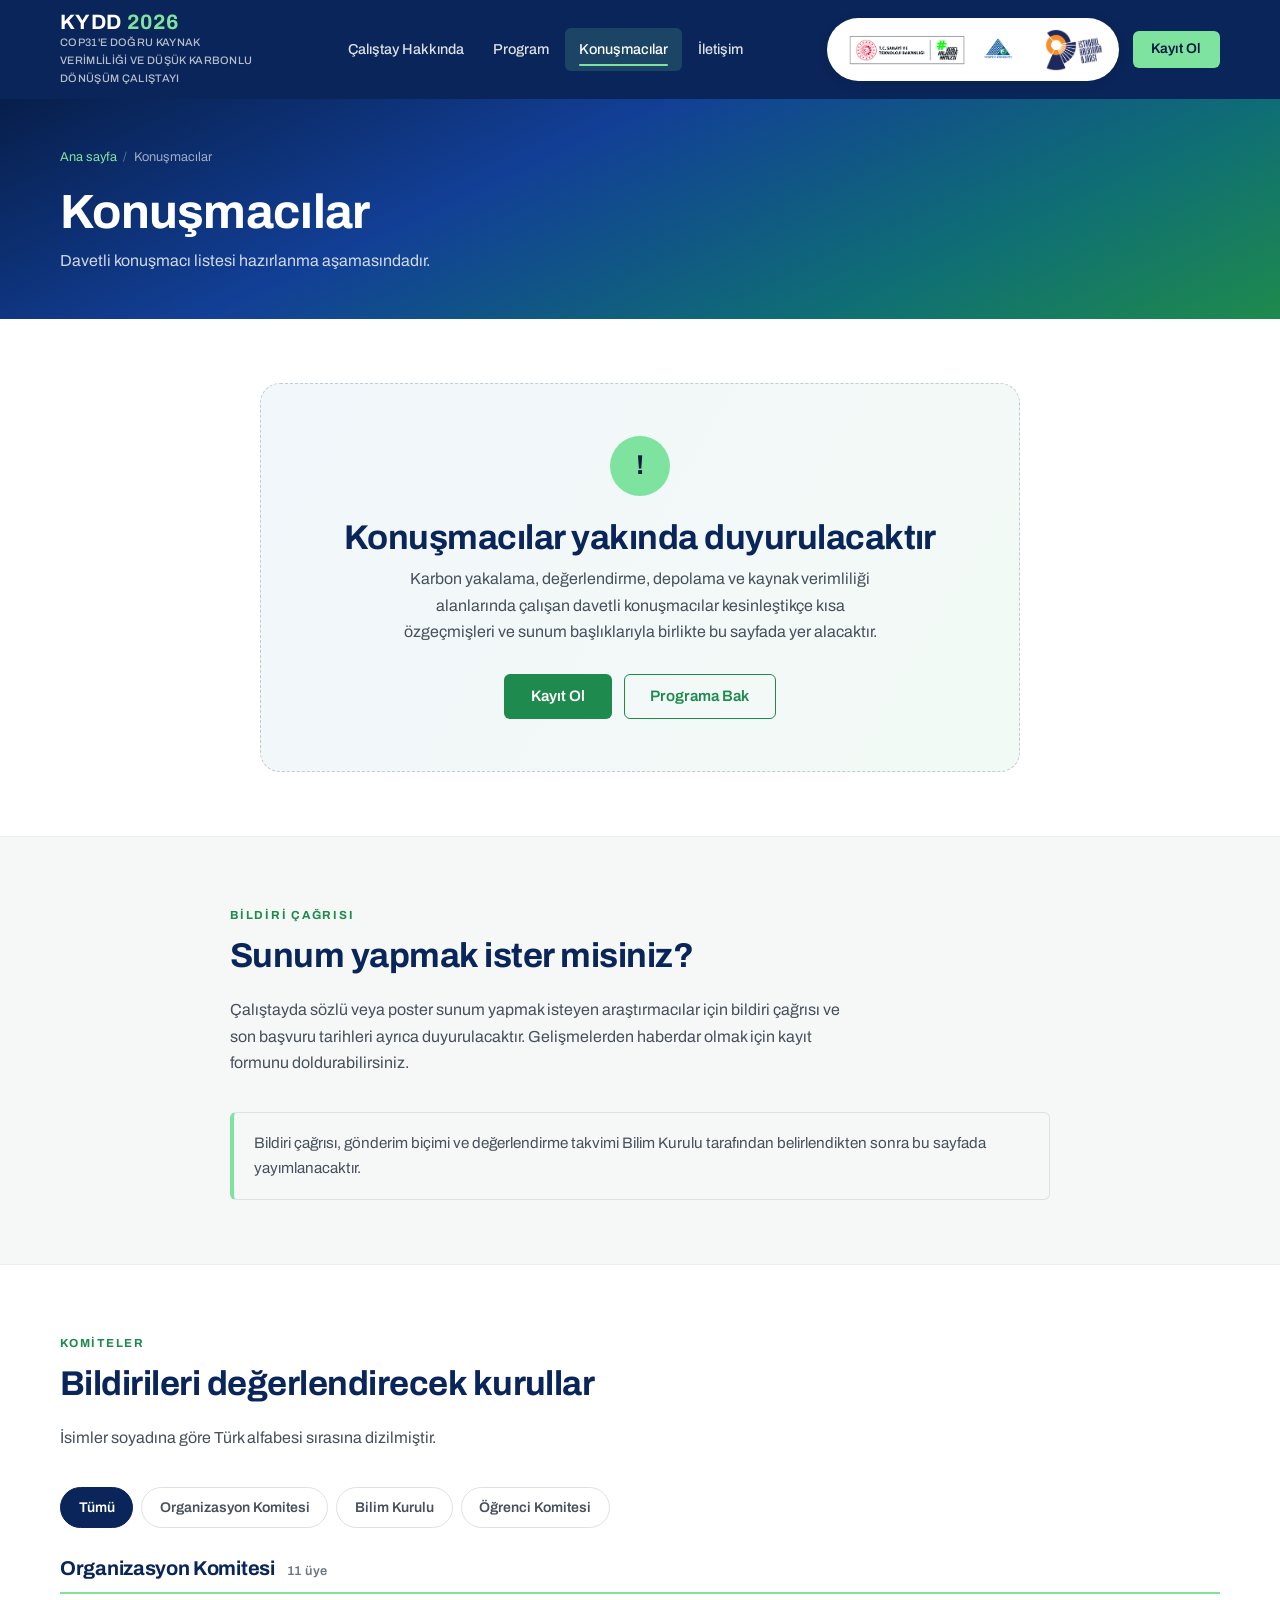
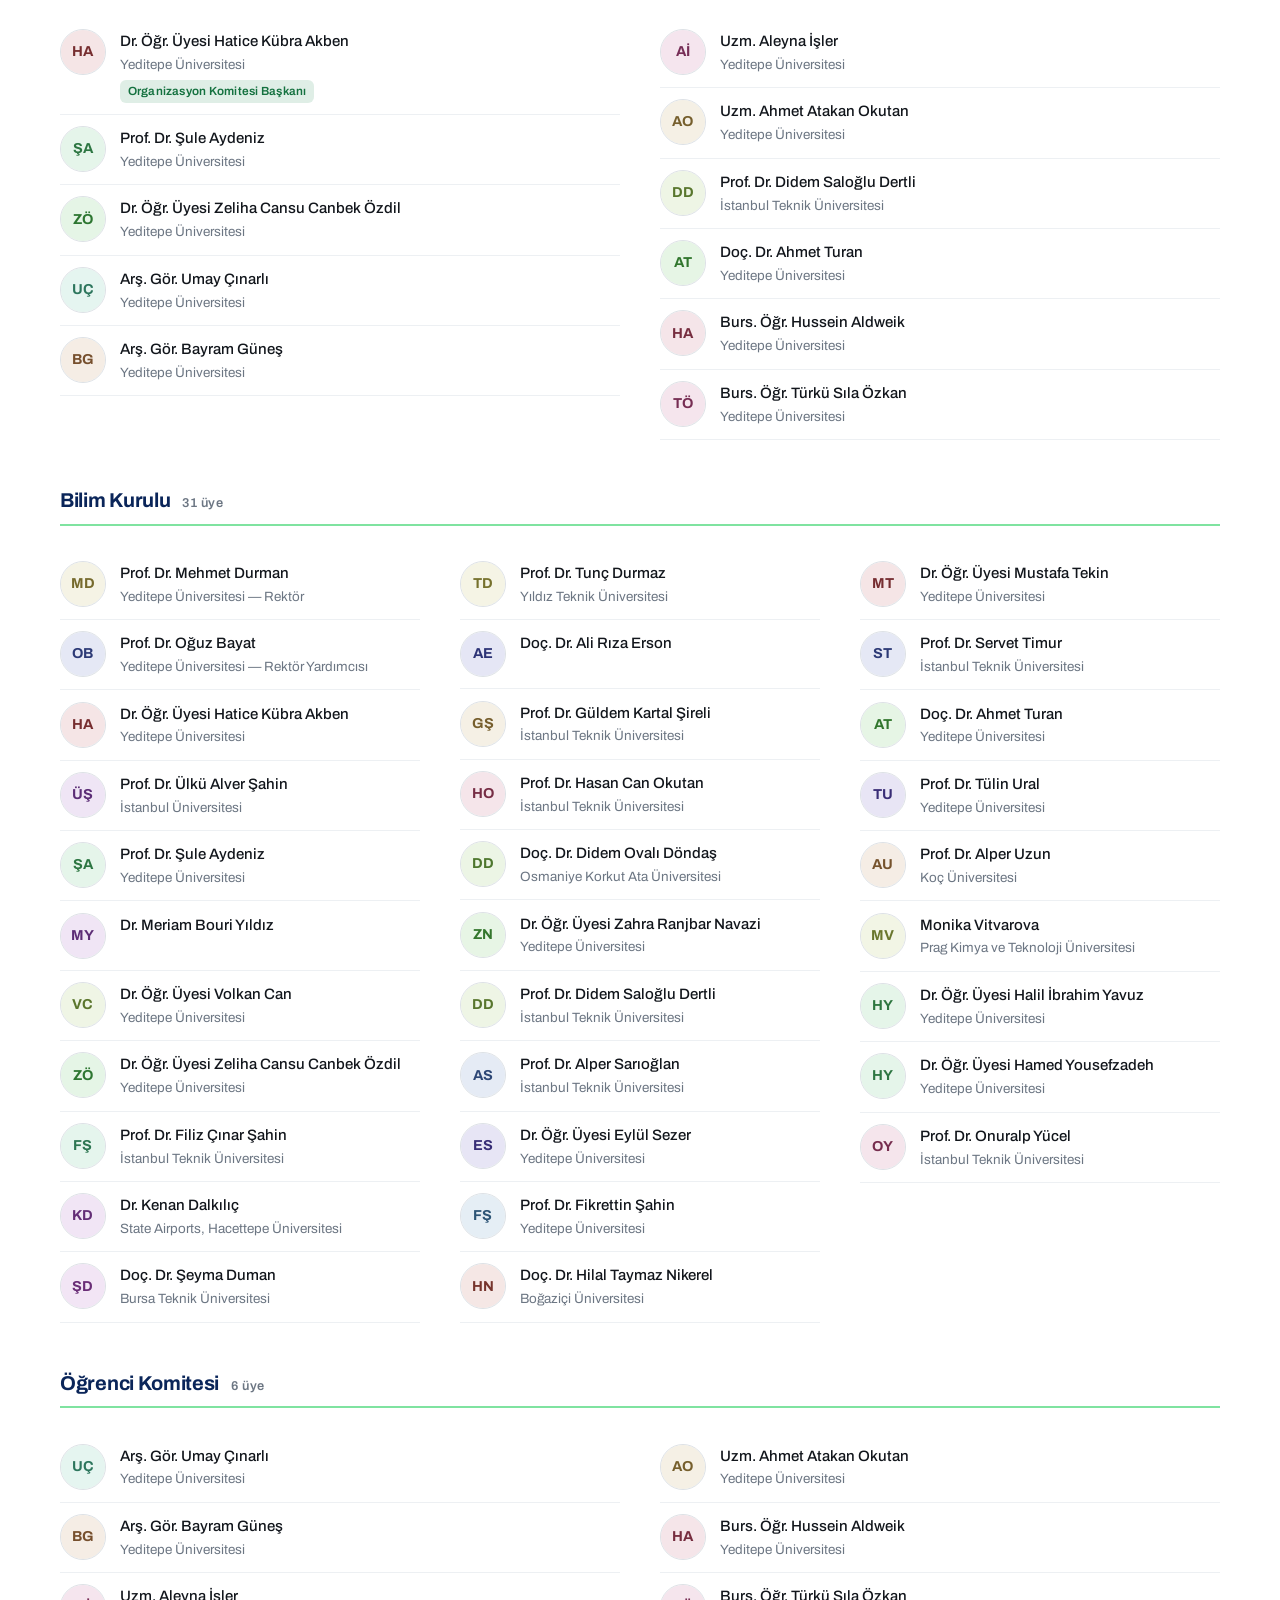
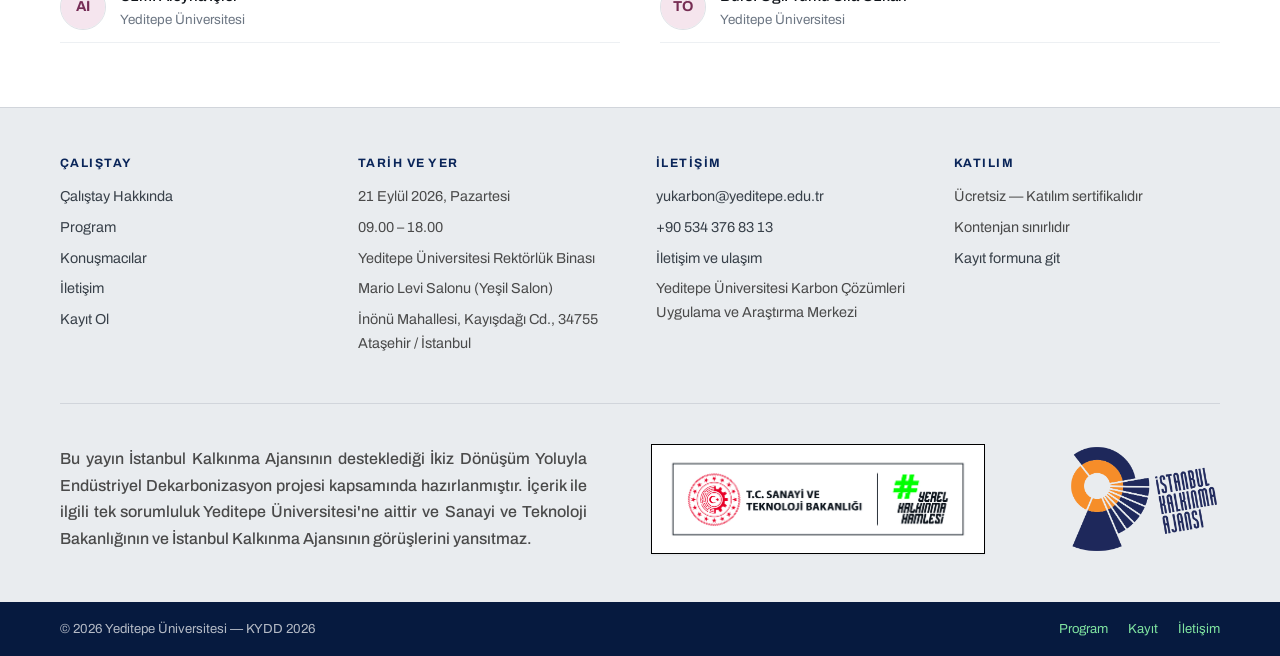
==== konusmacilar.html @ 42a5f3e2 "KYDD 2026 calistay sitesi COP31'e Dogru Kaynak Verimliligi ve Dusuk Karbonlu Donusum Calistayi (21 E" ====
<!DOCTYPE html>
<html lang="tr">
<head>
<meta charset="utf-8">
<meta name="viewport" content="width=device-width, initial-scale=1">
<title>Konuşmacılar | KYDD 2026</title>
<meta name="description" content="KYDD 2026 davetli konuşmacı listesi ve bildiri çağrısı hazırlanma aşamasındadır.">
<link rel="preconnect" href="https://fonts.googleapis.com">
<link rel="preconnect" href="https://fonts.gstatic.com" crossorigin>
<link href="https://fonts.googleapis.com/css2?family=Archivo:wght@400;500;600;700;800&display=swap" rel="stylesheet">
<link rel="stylesheet" href="assets/css/style.css">
<script src="assets/js/site-data.js"></script>
<script src="assets/js/layout.js"></script>
</head>
<body data-page="konusmacilar.html">

<a class="skip-link" href="#main">İçeriğe geç</a>

<div data-kydd="header"></div>
<script>KYDD.mountHeader();</script>

<main id="main">

  <section class="page-head">
    <div class="container">
      <ul class="breadcrumb">
        <li><a href="index.html">Ana sayfa</a></li>
        <li>Konuşmacılar</li>
      </ul>
      <h1>Konuşmacılar</h1>
      <p>Davetli konuşmacı listesi hazırlanma aşamasındadır.</p>
    </div>
  </section>

  <section class="section">
    <div class="container">
      <div class="placeholder reveal">
        <div class="placeholder__icon" aria-hidden="true">!</div>
        <h2>Konuşmacılar yakında duyurulacaktır</h2>
        <p>
          Karbon yakalama, değerlendirme, depolama ve kaynak verimliliği
          alanlarında çalışan davetli konuşmacılar kesinleştikçe kısa
          özgeçmişleri ve sunum başlıklarıyla birlikte bu sayfada yer alacaktır.
        </p>
        <div class="placeholder__actions">
          <a class="btn" href="kayit.html">Kayıt Ol</a>
          <a class="btn btn--ghost" href="program.html">Programa Bak</a>
        </div>
      </div>
    </div>
  </section>

  <section class="section section--soft">
    <div class="container container--narrow">
      <div class="section__head">
        <span class="section-label">Bildiri Çağrısı</span>
        <h2>Sunum yapmak ister misiniz?</h2>
        <p>
          Çalıştayda sözlü veya poster sunum yapmak isteyen araştırmacılar için
          bildiri çağrısı ve son başvuru tarihleri ayrıca duyurulacaktır.
          Gelişmelerden haberdar olmak için kayıt formunu doldurabilirsiniz.
        </p>
      </div>
      <div class="notice">
        Bildiri çağrısı, gönderim biçimi ve değerlendirme takvimi Bilim Kurulu
        tarafından belirlendikten sonra bu sayfada yayımlanacaktır.
      </div>
    </div>
  </section>

  <!-- Bilim Kurulu ve diğer komiteler: layout.js üretir -->
  <section class="section">
    <div class="container">
      <div class="section__head">
        <span class="section-label">Komiteler</span>
        <h2>Bildirileri değerlendirecek kurullar</h2>
        <p>İsimler soyadına göre Türk alfabesi sırasına dizilmiştir.</p>
      </div>
      <div data-kydd="committees"></div>
    </div>
  </section>

</main>

<div data-kydd="footer"></div>
<script>KYDD.mountFooter();</script>

<script src="assets/js/main.js"></script>
</body>
</html>
---- assets/css/style.css ----
/* ==========================================================================
   KYDD 2026 — COP31'e Doğru Kaynak Verimliliği ve
   Düşük Karbonlu Dönüşüm Çalıştayı
   Ortak stil dosyası
   ========================================================================== */

/* --------------------------------------------------------------------------
   1. Değişkenler
   -------------------------------------------------------------------------- */
:root {
  /* Renkler afiş tasarımından alındı: üstte lacivert-mavi, altta yeşil,
     vurgu rengi nane yeşili. */
  --navy-900: #061a3f;
  --navy-800: #0a2559;
  --navy: #123f96;
  --teal: #0f6f74;
  --green-700: #14713f;
  --green: #1f8a4d;
  --mint: #7fe3a0;
  --mint-soft: #b7f0c9;

  --brand: var(--green);
  --brand-dark: var(--navy-800);
  --brand-light: var(--mint);

  --ink: #12161c;
  --ink-soft: #47505c;
  --ink-muted: #6c7683;
  --line: #dde1e6;
  --line-soft: #edf0f3;
  --bg: #ffffff;
  --bg-soft: #f5f8f7;
  --bg-footer: #e9ecef;

  --grad: linear-gradient(155deg, #071e4a 0%, #123f96 38%, #0f6f74 74%, #1f8a4d 100%);
  --grad-soft: linear-gradient(120deg, #f2f7fb 0%, #f2faf5 100%);

  --radius: 6px;
  --radius-lg: 12px;
  --radius-xl: 20px;

  --shadow-sm: 0 1px 2px rgba(6, 26, 63, 0.06);
  --shadow: 0 6px 20px rgba(6, 26, 63, 0.08);
  --shadow-lg: 0 18px 48px rgba(6, 26, 63, 0.14);

  --container: 1200px;
  --pad-x: 1.25rem;
  --header-h: 72px;

  /* --- İSTKA Görünürlük Rehberi (s. 12-14) --------------------------------
     Ajans ve Bakanlık logoları aynı büyüklükte ve görünürlükte olmalıdır;
     her iki yerleşimde de taban yükseklik ikisi için ortaktır.

     Yararlanıcının dikey/kare logosu Bakanlık ARMA ÇAPINI aşamaz; bu sınır
     aşağıdaki iki ölçülmüş orandan türetilir.

     DİKKAT: İSTKA logosunun sanal ortamdaki asgari ölçüsü 120x84 px'tir.
     Bu ölçü ALT BİLGİDE sağlanır (--footer-logo-h 90/110 px). Üst menüdeki
     logo grubu gezinme çubuğuna sığması için daha küçüktür; asgari ölçü
     gerekiyorsa --header-logo-h 84 px'e çıkarılmalı veya logolar yeniden
     ayrı bir şeride alınmalıdır. */

  /* Üst menüdeki logo grubunun taban yüksekliği (Bakanlık = İSTKA). */
  --header-logo-h: 42px;
  /* Güvenlik alanı (s. 12-13): X = 1/4 R; marka dairesi logo yüksekliği
     kadar olduğundan X = logo yüksekliği / 4. Solda 3X, diğer yönlerde X. */
  --header-istka-x: calc(var(--header-logo-h) / 4);

  /* bakanlik-logo.jpg (1349x438) üzerinden ölçüldü: arma çapı 210 px,
     yüksekliğin %47.9'u. */
  --arma-orani: 0.48;
  /* yeditepe-logo.png (600x600) çevresinde beyaz boşluk var: görünür
     içerik dosyanın yüksekliğinin %63.5'i. Sınır görünür markaya
     uygulanmalı, dosya kutusuna değil. */
  --yeditepe-doluluk: 0.635;

  --footer-logo-h: 90px;
}

/* --------------------------------------------------------------------------
   2. Temel
   -------------------------------------------------------------------------- */
*,
*::before,
*::after {
  box-sizing: border-box;
}

html {
  -webkit-text-size-adjust: 100%;
  scroll-behavior: smooth;
  /* Sticky header bağlantı hedeflerini örtmesin. */
  scroll-padding-top: calc(var(--header-h) + 1rem);
}

body {
  margin: 0;
  font-family: "Archivo", "Segoe UI", system-ui, -apple-system, Arial, sans-serif;
  font-size: 16px;
  line-height: 1.65;
  color: var(--ink);
  background: var(--bg);
  -webkit-font-smoothing: antialiased;
  overflow-x: hidden;
}

img {
  max-width: 100%;
  height: auto;
  display: block;
}

a {
  color: var(--green);
  text-decoration: none;
}

a:hover {
  text-decoration: underline;
}

h1,
h2,
h3,
h4 {
  margin: 0 0 0.6em;
  line-height: 1.2;
  font-weight: 700;
  letter-spacing: -0.015em;
  color: var(--navy-800);
}

h1 {
  font-size: clamp(1.85rem, 4.2vw, 3rem);
}

h2 {
  font-size: clamp(1.45rem, 3vw, 2.15rem);
}

h3 {
  font-size: 1.15rem;
}

p {
  margin: 0 0 1.1em;
}

p:last-child {
  margin-bottom: 0;
}

hr {
  border: 0;
  border-top: 1px solid var(--line);
  margin: 2.5rem 0;
}

:focus-visible {
  outline: 3px solid var(--mint);
  outline-offset: 2px;
}

.container {
  width: 100%;
  max-width: var(--container);
  margin: 0 auto;
  padding-left: var(--pad-x);
  padding-right: var(--pad-x);
}

.container--narrow {
  max-width: 860px;
}

.skip-link {
  position: absolute;
  left: -9999px;
  top: 0;
  z-index: 100;
  background: var(--navy-800);
  color: #fff;
  padding: 0.75rem 1.25rem;
}

.skip-link:focus {
  left: 0;
}

.visually-hidden {
  position: absolute;
  width: 1px;
  height: 1px;
  margin: -1px;
  padding: 0;
  overflow: hidden;
  clip: rect(0 0 0 0);
  white-space: nowrap;
  border: 0;
}

/* --------------------------------------------------------------------------
   3. Üst menüdeki destekleyen kurum logoları
   --------------------------------------------------------------------------
   Logolar artık ayrı bir şeritte değil, üst menüde "Kayıt Ol" düğmesinin
   yanında beyaz bir grup içinde durur. Logo dosyalarının zeminleri beyaz
   olduğu için grup da beyaz bir kutuya alınmıştır.

   Oranlar korunur: Bakanlık ve Ajans --header-logo-h yüksekliğinde ve
   birbirine eşittir; Yeditepe logosu aynı arma/doluluk oranıyla türetilir. */
.header-logos {
  display: flex;
  align-items: center;
  /* Aradaki boşluk İSTKA güvenlik alanının (X) altına inmez. */
  gap: var(--header-istka-x);
  background: #fff;
  border-radius: 999px;
  padding: var(--header-istka-x) calc(var(--header-istka-x) * 1.5);
  box-shadow: 0 2px 10px rgba(6, 26, 63, 0.25);
}

/* İSTKA güvenlik alanı: solda 3X (gap X'i zaten sağlıyor, kalan 2X). */
.header-logos__link:last-child {
  padding-left: calc(var(--header-istka-x) * 2);
}

.header-logos__link {
  display: inline-flex;
  align-items: center;
  min-width: 0;
}

.header-logos__link:hover {
  text-decoration: none;
}

.header-logos__img {
  width: auto;
  height: auto;
  max-height: var(--header-logo-h);
  max-width: 100%;
}

/* Yararlanıcı (kare) logosu Bakanlık arma çapını aşamaz — şeritteki
   oranın aynısı. */
.header-logos__img--yeditepe {
  max-height: calc(
    var(--header-logo-h) * var(--arma-orani) / var(--yeditepe-doluluk)
  );
}

.header-actions {
  display: flex;
  align-items: center;
  gap: 0.85rem;
  flex-shrink: 0;
}

/* --------------------------------------------------------------------------
   4. Üst menü
   -------------------------------------------------------------------------- */
.site-header {
  background: var(--navy-800);
  position: sticky;
  top: 0;
  z-index: 50;
  transition: box-shadow 0.2s ease, background-color 0.2s ease;
}

.site-header.is-stuck {
  background: rgba(7, 30, 74, 0.97);
  backdrop-filter: saturate(140%) blur(8px);
  box-shadow: 0 8px 24px rgba(6, 26, 63, 0.28);
}

.site-header__inner {
  display: flex;
  align-items: center;
  justify-content: space-between;
  gap: 1.5rem;
  min-height: var(--header-h);
}

.brand {
  display: flex;
  flex-direction: column;
  color: #fff;
  padding: 0.7rem 0;
  min-width: 0;
}

.brand:hover {
  text-decoration: none;
}

.brand__abbr {
  font-size: 1.3rem;
  font-weight: 700;
  letter-spacing: 0.04em;
  line-height: 1.1;
}

.brand__abbr span {
  color: var(--mint);
}

.brand__name {
  font-size: 0.68rem;
  font-weight: 500;
  letter-spacing: 0.03em;
  color: rgba(255, 255, 255, 0.7);
  text-transform: uppercase;
  max-width: 34ch;
}

.nav-toggle {
  display: none;
  align-items: center;
  gap: 0.5rem;
  background: transparent;
  border: 1px solid rgba(255, 255, 255, 0.35);
  border-radius: var(--radius);
  color: #fff;
  font: inherit;
  font-size: 0.85rem;
  padding: 0.5rem 0.75rem;
  cursor: pointer;
}

.nav-toggle__bars {
  display: block;
  position: relative;
  width: 18px;
  height: 2px;
  background: #fff;
  transition: background-color 0.2s ease;
}

.nav-toggle__bars::before,
.nav-toggle__bars::after {
  content: "";
  position: absolute;
  left: 0;
  width: 18px;
  height: 2px;
  background: #fff;
  transition: transform 0.2s ease;
}

.nav-toggle__bars::before {
  top: -6px;
}

.nav-toggle__bars::after {
  top: 6px;
}

.nav-toggle[aria-expanded="true"] .nav-toggle__bars {
  background: transparent;
}

.nav-toggle[aria-expanded="true"] .nav-toggle__bars::before {
  transform: translateY(6px) rotate(45deg);
}

.nav-toggle[aria-expanded="true"] .nav-toggle__bars::after {
  transform: translateY(-6px) rotate(-45deg);
}

.site-nav ul {
  display: flex;
  align-items: center;
  gap: 0.15rem;
  list-style: none;
  margin: 0;
  padding: 0;
}

.site-nav a {
  display: block;
  position: relative;
  padding: 0.6rem 0.85rem;
  border-radius: var(--radius);
  color: rgba(255, 255, 255, 0.86);
  font-size: 0.9rem;
  font-weight: 500;
  white-space: nowrap;
  transition: color 0.15s ease, background-color 0.15s ease;
}

.site-nav a:hover {
  background: rgba(255, 255, 255, 0.1);
  color: #fff;
  text-decoration: none;
}

.site-nav a.is-active {
  color: #fff;
  background: rgba(127, 227, 160, 0.16);
}

.site-nav a.is-active::after {
  content: "";
  position: absolute;
  left: 0.85rem;
  right: 0.85rem;
  bottom: 0.3rem;
  height: 2px;
  border-radius: 2px;
  background: var(--mint);
}

/* Menüdeki kayıt düğmesi */
.site-nav .nav-cta a,
.site-nav a.nav-cta__link {
  background: var(--green);
  color: #fff;
  font-weight: 600;
  padding: 0.6rem 1.15rem;
  margin-left: 0.4rem;
}

.site-nav .nav-cta a:hover {
  background: var(--mint);
  color: var(--navy-900);
}

.site-nav .nav-cta a.is-active::after {
  display: none;
}

/* --------------------------------------------------------------------------
   5. Hero
   -------------------------------------------------------------------------- */
.hero {
  position: relative;
  background: var(--grad);
  color: #fff;
  padding: 4.5rem 0 4rem;
  overflow: hidden;
  isolation: isolate;
}

/* Afişteki devre/yaprak dokusunu anıştıran hafif desen — dekoratif. */
.hero::before,
.hero::after {
  content: "";
  position: absolute;
  border-radius: 50%;
  z-index: -1;
  pointer-events: none;
}

.hero::before {
  width: 620px;
  height: 620px;
  top: -280px;
  right: -180px;
  background: radial-gradient(circle, rgba(127, 227, 160, 0.22), transparent 68%);
}

.hero::after {
  width: 520px;
  height: 520px;
  bottom: -300px;
  left: -160px;
  background: radial-gradient(circle, rgba(90, 160, 255, 0.2), transparent 68%);
}

/* Afişteki devre kartı dokusunu anıştıran ince ızgara — dekoratif. */
.hero,
.section--dark,
.cta {
  background-image: var(--grad),
    url("data:image/svg+xml,%3Csvg xmlns='http://www.w3.org/2000/svg' width='72' height='72' viewBox='0 0 72 72'%3E%3Cg fill='none' stroke='%23ffffff' stroke-opacity='0.05' stroke-width='1'%3E%3Cpath d='M0 18h72M0 54h72M18 0v72M54 0v72'/%3E%3C/g%3E%3Cg fill='%23ffffff' fill-opacity='0.07'%3E%3Ccircle cx='18' cy='18' r='2'/%3E%3Ccircle cx='54' cy='54' r='2'/%3E%3C/g%3E%3C/svg%3E");
  background-blend-mode: normal;
}

.hero__grid {
  display: grid;
  grid-template-columns: minmax(0, 1.25fr) minmax(0, 0.85fr);
  gap: 3.5rem;
  align-items: center;
}

.hero__visual {
  position: relative;
}

/* Afişin arkasındaki hafif hâle */
.hero__visual::before {
  content: "";
  position: absolute;
  inset: -12% -8%;
  border-radius: 50%;
  background: radial-gradient(circle, rgba(127, 227, 160, 0.24), transparent 70%);
  z-index: -1;
}

/* Geri sayım artık hero'nun altında tam genişlikte bir bant */
.hero__countdown {
  margin-top: 3rem;
  padding-top: 2.25rem;
  border-top: 1px solid rgba(255, 255, 255, 0.16);
}

.hero__eyebrow {
  display: inline-flex;
  align-items: center;
  gap: 0.55rem;
  font-size: 0.76rem;
  font-weight: 600;
  letter-spacing: 0.14em;
  text-transform: uppercase;
  color: var(--mint);
  background: rgba(127, 227, 160, 0.12);
  border: 1px solid rgba(127, 227, 160, 0.3);
  border-radius: 999px;
  padding: 0.4rem 0.95rem;
  margin-bottom: 1.25rem;
}

.hero__eyebrow::before {
  content: "";
  width: 7px;
  height: 7px;
  border-radius: 50%;
  background: var(--mint);
  box-shadow: 0 0 0 0 rgba(127, 227, 160, 0.7);
  animation: pulse 2.4s ease-out infinite;
}

@keyframes pulse {
  70% {
    box-shadow: 0 0 0 9px rgba(127, 227, 160, 0);
  }
  100% {
    box-shadow: 0 0 0 0 rgba(127, 227, 160, 0);
  }
}

.hero h1 {
  color: #fff;
  max-width: 20ch;
  margin-bottom: 0.75rem;
}

.hero h1 em {
  font-style: normal;
  color: var(--mint);
}

.hero__subtitle {
  font-size: clamp(1.1rem, 2.2vw, 1.5rem);
  font-weight: 700;
  letter-spacing: 0.02em;
  color: var(--mint-soft);
  margin-bottom: 1.1rem;
}

.hero__lead {
  font-size: 1.03rem;
  color: rgba(255, 255, 255, 0.85);
  max-width: 56ch;
  margin-bottom: 2rem;
}

.hero__actions {
  display: flex;
  flex-wrap: wrap;
  gap: 0.75rem;
  margin-bottom: 2rem;
}

.hero__badges {
  display: flex;
  flex-wrap: wrap;
  gap: 0.5rem;
}

.badge {
  display: inline-flex;
  align-items: center;
  gap: 0.4rem;
  font-size: 0.8rem;
  font-weight: 600;
  color: rgba(255, 255, 255, 0.92);
  background: rgba(255, 255, 255, 0.1);
  border: 1px solid rgba(255, 255, 255, 0.18);
  border-radius: 999px;
  padding: 0.35rem 0.85rem;
}

/* Geri sayım kartı */
.countdown {
  background: rgba(255, 255, 255, 0.08);
  border: 1px solid rgba(255, 255, 255, 0.16);
  border-radius: var(--radius-xl);
  padding: 1.75rem;
  backdrop-filter: blur(6px);
  box-shadow: var(--shadow-lg);
}

.countdown__label {
  display: block;
  font-size: 0.72rem;
  font-weight: 600;
  letter-spacing: 0.14em;
  text-transform: uppercase;
  color: var(--mint);
  margin-bottom: 1rem;
  text-align: center;
}

.countdown__grid {
  display: grid;
  grid-template-columns: repeat(4, minmax(0, 1fr));
  gap: 0.6rem;
}

.countdown__cell {
  background: rgba(255, 255, 255, 0.08);
  border-radius: var(--radius-lg);
  padding: 0.85rem 0.35rem;
  text-align: center;
}

.countdown__num {
  display: block;
  font-size: clamp(1.4rem, 3.2vw, 2rem);
  font-weight: 700;
  line-height: 1.1;
  color: #fff;
  font-variant-numeric: tabular-nums;
}

.countdown__unit {
  display: block;
  font-size: 0.68rem;
  font-weight: 600;
  letter-spacing: 0.1em;
  text-transform: uppercase;
  color: rgba(255, 255, 255, 0.68);
  margin-top: 0.25rem;
}

.countdown__note {
  margin-top: 1.1rem;
  padding-top: 1rem;
  border-top: 1px solid rgba(255, 255, 255, 0.14);
  font-size: 0.84rem;
  color: rgba(255, 255, 255, 0.8);
  text-align: center;
}

/* Yatay bant biçimi (hero altında) */
.countdown--band {
  display: flex;
  flex-wrap: wrap;
  align-items: center;
  justify-content: space-between;
  gap: 1.5rem 2rem;
  padding: 1.5rem 1.75rem;
  background: rgba(255, 255, 255, 0.07);
}

.countdown--band .countdown__label,
.countdown--band .countdown__note {
  margin: 0;
  padding: 0;
  border: 0;
  text-align: left;
}

.countdown--band .countdown__label {
  font-size: 0.95rem;
  font-weight: 700;
  letter-spacing: 0.02em;
  text-transform: none;
  color: #fff;
}

.countdown--band .countdown__meta {
  min-width: 0;
}

.countdown--band .countdown__grid {
  grid-template-columns: repeat(4, minmax(76px, 1fr));
  flex: 0 1 auto;
}

.countdown.is-past .countdown__grid {
  display: none;
}

/* Alt sayfaların ince başlık bandı */
.page-head {
  position: relative;
  background: var(--grad);
  color: #fff;
  padding: 3rem 0 2.75rem;
  overflow: hidden;
}

.page-head h1 {
  color: #fff;
  margin-bottom: 0.4rem;
}

.page-head p {
  color: rgba(255, 255, 255, 0.8);
  max-width: 62ch;
  margin: 0;
}

.breadcrumb {
  display: flex;
  flex-wrap: wrap;
  gap: 0.4rem;
  list-style: none;
  margin: 0 0 1rem;
  padding: 0;
  font-size: 0.8rem;
  color: rgba(255, 255, 255, 0.6);
}

.breadcrumb a {
  color: var(--mint);
}

.breadcrumb li + li::before {
  content: "/";
  margin-right: 0.4rem;
  color: rgba(255, 255, 255, 0.35);
}

/* --------------------------------------------------------------------------
   6. Hızlı bilgi şeridi
   -------------------------------------------------------------------------- */
.factbar {
  background: #fff;
  border-bottom: 1px solid var(--line-soft);
  box-shadow: var(--shadow-sm);
}

.factbar__grid {
  display: grid;
  grid-template-columns: repeat(auto-fit, minmax(210px, 1fr));
  gap: 1px;
  background: var(--line-soft);
  border-left: 1px solid var(--line-soft);
  border-right: 1px solid var(--line-soft);
}

.factbar__item {
  background: #fff;
  padding: 1.5rem 1.35rem;
  display: flex;
  gap: 0.9rem;
  align-items: flex-start;
}

.factbar__icon {
  flex: 0 0 auto;
  width: 38px;
  height: 38px;
  border-radius: 10px;
  background: var(--grad-soft);
  border: 1px solid var(--line);
  color: var(--green);
  display: flex;
  align-items: center;
  justify-content: center;
}

.factbar__icon svg {
  width: 20px;
  height: 20px;
}

.factbar__label {
  display: block;
  font-size: 0.7rem;
  font-weight: 700;
  letter-spacing: 0.12em;
  text-transform: uppercase;
  color: var(--ink-muted);
  margin-bottom: 0.15rem;
}

.factbar__value {
  display: block;
  font-size: 0.95rem;
  font-weight: 600;
  color: var(--navy-800);
  line-height: 1.45;
}

.factbar__value small {
  display: block;
  font-size: 0.82rem;
  font-weight: 500;
  color: var(--ink-soft);
}

/* --------------------------------------------------------------------------
   7. Bölümler
   -------------------------------------------------------------------------- */
.section {
  padding: 4rem 0;
}

.section--tight {
  padding: 2.75rem 0;
}

.section--soft {
  background: var(--bg-soft);
  border-top: 1px solid var(--line-soft);
  border-bottom: 1px solid var(--line-soft);
}

.section--dark {
  background: var(--navy-800);
  color: rgba(255, 255, 255, 0.85);
}

.section--dark h2,
.section--dark h3 {
  color: #fff;
}

.section--dark .section__head p {
  color: rgba(255, 255, 255, 0.72);
}

.section--dark .section-label {
  color: var(--mint);
}

.section__head {
  max-width: 68ch;
  margin-bottom: 2.25rem;
}

.section__head--center {
  margin-left: auto;
  margin-right: auto;
  text-align: center;
}

.section__head p {
  color: var(--ink-soft);
}

.section-label {
  display: inline-block;
  font-size: 0.73rem;
  font-weight: 700;
  letter-spacing: 0.15em;
  text-transform: uppercase;
  color: var(--green);
  margin-bottom: 0.6rem;
}

.section__foot {
  margin-top: 2rem;
}

.lead {
  font-size: 1.08rem;
  color: var(--ink-soft);
}

.prose {
  max-width: 72ch;
}

.prose p {
  color: var(--ink-soft);
}

/* İki sütunlu anlatım bloğu */
.split {
  display: grid;
  grid-template-columns: minmax(0, 1.2fr) minmax(0, 1fr);
  gap: 3rem;
  align-items: start;
}

/* --------------------------------------------------------------------------
   8. Butonlar
   -------------------------------------------------------------------------- */
.btn {
  display: inline-flex;
  align-items: center;
  justify-content: center;
  gap: 0.5rem;
  padding: 0.8rem 1.6rem;
  border: 1px solid transparent;
  border-radius: var(--radius);
  background: var(--green);
  color: #fff;
  font: inherit;
  font-size: 0.95rem;
  font-weight: 600;
  line-height: 1.2;
  cursor: pointer;
  transition: background-color 0.15s ease, border-color 0.15s ease,
    color 0.15s ease, transform 0.15s ease, box-shadow 0.15s ease;
}

.btn:hover {
  background: #17703c;
  color: #fff;
  text-decoration: none;
  transform: translateY(-1px);
  box-shadow: var(--shadow);
}

.btn--mint {
  background: var(--mint);
  color: var(--navy-900);
}

.btn--mint:hover {
  background: #a6efc0;
  color: var(--navy-900);
}

.btn--outline {
  background: transparent;
  border-color: rgba(255, 255, 255, 0.45);
  color: #fff;
}

.btn--outline:hover {
  background: rgba(255, 255, 255, 0.12);
  border-color: #fff;
}

.btn--ghost {
  background: transparent;
  border-color: var(--green);
  color: var(--green);
}

.btn--ghost:hover {
  background: var(--green);
  color: #fff;
}

.btn--sm {
  padding: 0.55rem 1.1rem;
  font-size: 0.87rem;
}

/* Metin bağlantısı + ok */
.link-arrow {
  display: inline-flex;
  align-items: center;
  gap: 0.4rem;
  font-weight: 600;
  font-size: 0.92rem;
}

.link-arrow::after {
  content: "→";
  transition: transform 0.15s ease;
}

.link-arrow:hover {
  text-decoration: none;
}

.link-arrow:hover::after {
  transform: translateX(3px);
}

/* --------------------------------------------------------------------------
   9. Kartlar
   -------------------------------------------------------------------------- */
.card-grid {
  display: grid;
  grid-template-columns: repeat(auto-fit, minmax(250px, 1fr));
  gap: 1.35rem;
}

.card {
  position: relative;
  background: #fff;
  border: 1px solid var(--line);
  border-radius: var(--radius-lg);
  padding: 1.75rem 1.5rem;
  transition: transform 0.2s ease, box-shadow 0.2s ease, border-color 0.2s ease;
  overflow: hidden;
}

.card::before {
  content: "";
  position: absolute;
  inset: 0 0 auto 0;
  height: 3px;
  background: linear-gradient(90deg, var(--navy), var(--green));
  transform: scaleX(0);
  transform-origin: left;
  transition: transform 0.25s ease;
}

.card:hover {
  transform: translateY(-3px);
  box-shadow: var(--shadow);
  border-color: #c9d3da;
}

.card:hover::before {
  transform: scaleX(1);
}

.card__icon {
  display: inline-flex;
  align-items: center;
  justify-content: center;
  width: 52px;
  height: 52px;
  border-radius: 14px;
  background: var(--grad-soft);
  border: 1px solid var(--line);
  color: var(--navy);
  margin-bottom: 1.1rem;
  transition: background 0.25s ease, color 0.25s ease, transform 0.25s ease;
}

.card__icon svg {
  width: 27px;
  height: 27px;
}

.card:hover .card__icon {
  background: var(--grad);
  border-color: transparent;
  color: var(--mint);
  transform: rotate(-4deg) scale(1.05);
}

.card h3 {
  margin-bottom: 0.45rem;
  font-size: 1.06rem;
}

.card p {
  color: var(--ink-soft);
  font-size: 0.94rem;
  margin: 0;
}

.notice {
  border: 1px solid var(--line);
  border-left: 4px solid var(--mint);
  background: var(--bg-soft);
  border-radius: var(--radius);
  padding: 1.1rem 1.25rem;
  color: var(--ink-soft);
  font-size: 0.95rem;
}

/* Yer tutucu (konuşmacılar vb.) */
.placeholder {
  border: 1px dashed #c2ccd4;
  border-radius: var(--radius-xl);
  background: var(--grad-soft);
  padding: 3.25rem 1.75rem;
  text-align: center;
  max-width: 760px;
  margin: 0 auto;
}

.placeholder__icon {
  width: 60px;
  height: 60px;
  margin: 0 auto 1.35rem;
  border-radius: 50%;
  background: var(--mint);
  color: var(--navy-900);
  display: flex;
  align-items: center;
  justify-content: center;
  font-size: 1.7rem;
  font-weight: 700;
}

.placeholder h2 {
  margin-bottom: 0.5rem;
}

.placeholder p {
  color: var(--ink-soft);
  max-width: 54ch;
  margin-left: auto;
  margin-right: auto;
}

.placeholder__actions {
  display: flex;
  flex-wrap: wrap;
  gap: 0.75rem;
  justify-content: center;
  margin-top: 1.75rem;
}

/* --------------------------------------------------------------------------
   9b. Karbonun yolculuğu — süreç şeması
   -------------------------------------------------------------------------- */
.flow {
  list-style: none;
  margin: 0;
  padding: 0;
  display: grid;
  grid-template-columns: repeat(4, minmax(0, 1fr));
  gap: 1.25rem;
  position: relative;
}

/* Adımları birleştiren kesik çizgi */
.flow::before {
  content: "";
  position: absolute;
  top: 39px;
  left: 12%;
  right: 12%;
  height: 2px;
  background-image: linear-gradient(
    90deg,
    rgba(127, 227, 160, 0.85) 0 12px,
    transparent 12px 22px
  );
  background-size: 22px 2px;
  z-index: 0;
}

.flow__step {
  position: relative;
  z-index: 1;
  text-align: center;
  padding: 0 0.35rem;
}

.flow__ring {
  display: inline-flex;
  align-items: center;
  justify-content: center;
  width: 78px;
  height: 78px;
  border-radius: 50%;
  background: var(--navy-800);
  border: 3px solid var(--mint);
  color: var(--mint);
  box-shadow: 0 0 0 8px rgba(127, 227, 160, 0.1);
  margin-bottom: 1rem;
  transition: transform 0.25s ease, box-shadow 0.25s ease;
}

.flow__ring svg {
  width: 34px;
  height: 34px;
}

.flow__step:hover .flow__ring {
  transform: translateY(-4px);
  box-shadow: 0 0 0 12px rgba(127, 227, 160, 0.14);
}

.flow__code {
  display: block;
  font-size: 0.7rem;
  font-weight: 700;
  letter-spacing: 0.18em;
  color: var(--mint);
  margin-bottom: 0.2rem;
}

.flow__title {
  display: block;
  font-size: 1.05rem;
  font-weight: 700;
  color: #fff;
  margin-bottom: 0.3rem;
}

.flow__text {
  display: block;
  font-size: 0.88rem;
  color: rgba(255, 255, 255, 0.72);
  max-width: 26ch;
  margin: 0 auto;
}

/* Açık zeminde kullanılırsa */
.section:not(.section--dark) .flow__ring {
  background: var(--grad-soft);
  border-color: var(--green);
  color: var(--green);
}

.section:not(.section--dark) .flow__title {
  color: var(--navy-800);
}

.section:not(.section--dark) .flow__text {
  color: var(--ink-soft);
}

.section:not(.section--dark) .flow__code {
  color: var(--green);
}

/* --------------------------------------------------------------------------
   9c. Afiş
   -------------------------------------------------------------------------- */
.poster {
  margin: 0;
  max-width: 380px;
}

.poster__frame {
  display: block;
  border-radius: var(--radius-lg);
  overflow: hidden;
  background: #fff;
  padding: 8px;
  box-shadow: var(--shadow-lg);
  transform: rotate(-1.4deg);
  transition: transform 0.3s ease, box-shadow 0.3s ease;
}

.poster__frame:hover {
  transform: rotate(0deg) translateY(-4px);
  box-shadow: 0 24px 60px rgba(6, 26, 63, 0.3);
  text-decoration: none;
}

.poster__frame img {
  border-radius: calc(var(--radius-lg) - 4px);
  width: 100%;
  height: auto;
}

.poster__caption {
  margin-top: 0.85rem;
  font-size: 0.82rem;
  color: var(--ink-muted);
  text-align: center;
}

.hero .poster {
  margin-left: auto;
}

.hero .poster__caption {
  color: rgba(255, 255, 255, 0.65);
}

/* --------------------------------------------------------------------------
   10. Sayılarla (istatistik şeridi)
   -------------------------------------------------------------------------- */
.stats {
  display: grid;
  grid-template-columns: repeat(auto-fit, minmax(160px, 1fr));
  gap: 1.5rem;
  text-align: center;
}

.stat__num {
  display: block;
  font-size: clamp(2rem, 5vw, 2.9rem);
  font-weight: 700;
  line-height: 1;
  color: var(--mint);
  font-variant-numeric: tabular-nums;
}

.stat__label {
  display: block;
  margin-top: 0.5rem;
  font-size: 0.85rem;
  font-weight: 500;
  color: rgba(255, 255, 255, 0.78);
}

/* --------------------------------------------------------------------------
   11. Program / zaman çizelgesi
   -------------------------------------------------------------------------- */
.timeline {
  list-style: none;
  margin: 0;
  padding: 0;
  max-width: 840px;
  position: relative;
}

.timeline li {
  display: flex;
  gap: 1.5rem;
  padding: 1.15rem 0;
  border-bottom: 1px solid var(--line-soft);
}

.timeline li:last-child {
  border-bottom: 0;
}

.timeline__time {
  flex: 0 0 118px;
  font-weight: 700;
  color: var(--navy);
  font-size: 0.92rem;
  font-variant-numeric: tabular-nums;
  position: relative;
  padding-left: 1.15rem;
}

.timeline__time::before {
  content: "";
  position: absolute;
  left: 0;
  top: 0.55em;
  width: 9px;
  height: 9px;
  border-radius: 50%;
  background: var(--mint);
  border: 2px solid var(--green);
}

.timeline__body {
  min-width: 0;
}

.timeline__title {
  display: block;
  font-weight: 600;
  color: var(--ink);
}

.timeline__desc {
  display: block;
  color: var(--ink-muted);
  font-size: 0.89rem;
  margin-top: 0.15rem;
}

.timeline__tag {
  display: inline-block;
  margin-top: 0.4rem;
  padding: 0.1rem 0.55rem;
  border-radius: 999px;
  background: rgba(31, 138, 77, 0.1);
  color: var(--green-700);
  font-size: 0.72rem;
  font-weight: 700;
  letter-spacing: 0.04em;
  text-transform: uppercase;
}

.timeline__tag--break {
  background: rgba(18, 63, 150, 0.09);
  color: var(--navy);
}

/* --------------------------------------------------------------------------
   12. Komite listeleri
   -------------------------------------------------------------------------- */
.committee {
  margin-bottom: 3rem;
}

.committee:last-child {
  margin-bottom: 0;
}

.committee__title {
  display: flex;
  align-items: baseline;
  gap: 0.75rem;
  padding-bottom: 0.6rem;
  border-bottom: 2px solid var(--mint);
  margin-bottom: 1.5rem;
}

.committee__title h3 {
  font-size: 1.25rem;
  margin: 0;
}

.committee__count {
  font-size: 0.8rem;
  font-weight: 600;
  color: var(--ink-muted);
  letter-spacing: 0.04em;
}

/* column-width + sayı sınırı: sütun sayısı ekrana göre kendiliğinden
   düşer, uzun unvanlı isimler dar sütuna sıkışmaz. */
.committee__list {
  list-style: none;
  margin: 0;
  padding: 0;
  columns: 300px 3;
  column-gap: 2.5rem;
}

.committee__list--narrow {
  columns: 300px 2;
}

.committee__list li {
  break-inside: avoid;
  -webkit-column-break-inside: avoid;
  page-break-inside: avoid;
  display: flex;
  align-items: flex-start;
  gap: 0.85rem;
  padding: 0.7rem 0;
  border-bottom: 1px solid var(--line-soft);
  font-size: 0.94rem;
}

.committee__body {
  min-width: 0;
}

/* --- Kişi görseli (fotoğraf veya baş harf avatarı) --------------------- */
.avatar {
  position: relative;
  flex: 0 0 auto;
  width: 46px;
  height: 46px;
  border-radius: 50%;
  overflow: hidden;
  background: var(--bg-soft);
  border: 1px solid var(--line);
}

.avatar img {
  position: absolute;
  inset: 0;
  width: 100%;
  height: 100%;
  object-fit: cover;
  /* Vesikalıklarda yüz genelde üstte kalır. */
  object-position: 50% 22%;
  z-index: 1;
}

.avatar__initials {
  position: absolute;
  inset: 0;
  display: flex;
  align-items: center;
  justify-content: center;
  font-size: 0.9rem;
  font-weight: 700;
  letter-spacing: 0.02em;
  color: hsl(var(--avatar-hue, 210) 45% 32%);
  background: hsl(var(--avatar-hue, 210) 45% 93%);
}

.committee__name {
  display: block;
  color: var(--ink);
  font-weight: 500;
}

.committee__org {
  display: block;
  color: var(--ink-muted);
  font-size: 0.84rem;
}

.committee__role {
  display: inline-block;
  margin-top: 0.25rem;
  padding: 0.1rem 0.5rem;
  border-radius: var(--radius);
  background: rgba(31, 138, 77, 0.14);
  color: var(--green-700);
  font-size: 0.74rem;
  font-weight: 600;
  letter-spacing: 0.02em;
}

/* Komite filtresi / sekmeler */
.tabs {
  display: flex;
  flex-wrap: wrap;
  gap: 0.5rem;
  margin-bottom: 1.75rem;
}

.tabs button {
  font: inherit;
  font-size: 0.88rem;
  font-weight: 600;
  padding: 0.5rem 1.1rem;
  border: 1px solid var(--line);
  border-radius: 999px;
  background: #fff;
  color: var(--ink-soft);
  cursor: pointer;
  transition: all 0.15s ease;
}

.tabs button:hover {
  border-color: var(--green);
  color: var(--green);
}

.tabs button[aria-selected="true"] {
  background: var(--navy-800);
  border-color: var(--navy-800);
  color: #fff;
}

/* --------------------------------------------------------------------------
   13. SSS (akordeon)
   -------------------------------------------------------------------------- */
.faq {
  max-width: 840px;
  margin: 0 auto;
  border-top: 1px solid var(--line);
}

.faq__item {
  border-bottom: 1px solid var(--line);
}

.faq__q {
  display: flex;
  align-items: flex-start;
  justify-content: space-between;
  gap: 1rem;
  width: 100%;
  text-align: left;
  font: inherit;
  font-size: 1rem;
  font-weight: 600;
  color: var(--navy-800);
  background: none;
  border: 0;
  padding: 1.15rem 0;
  cursor: pointer;
}

.faq__q:hover {
  color: var(--green);
}

.faq__q::after {
  content: "+";
  flex: 0 0 auto;
  font-size: 1.35rem;
  font-weight: 400;
  line-height: 1;
  color: var(--green);
  transition: transform 0.2s ease;
}

.faq__q[aria-expanded="true"]::after {
  transform: rotate(45deg);
}

.faq__a {
  display: none;
  padding: 0 0 1.35rem;
  color: var(--ink-soft);
  font-size: 0.95rem;
  max-width: 68ch;
}

.faq__a.is-open {
  display: block;
}

/* --------------------------------------------------------------------------
   14. Formlar
   -------------------------------------------------------------------------- */
.form-wrap {
  display: grid;
  grid-template-columns: minmax(0, 1.6fr) minmax(0, 1fr);
  gap: 3rem;
  align-items: start;
}

.form {
  background: #fff;
  border: 1px solid var(--line);
  border-radius: var(--radius-lg);
  padding: 2rem;
  box-shadow: var(--shadow-sm);
}

.form__grid {
  display: grid;
  grid-template-columns: repeat(2, minmax(0, 1fr));
  gap: 1.25rem;
}

.field {
  display: flex;
  flex-direction: column;
}

.field--full {
  grid-column: 1 / -1;
}

.field label {
  font-size: 0.88rem;
  font-weight: 600;
  color: var(--ink);
  margin-bottom: 0.35rem;
}

.field .req {
  color: #b3261e;
  margin-left: 0.15rem;
}

.field .optional {
  font-weight: 500;
  color: var(--ink-muted);
  margin-left: 0.3rem;
}

.field input,
.field select,
.field textarea {
  font: inherit;
  font-size: 0.95rem;
  color: var(--ink);
  background: #fff;
  padding: 0.7rem 0.85rem;
  border: 1px solid var(--line);
  border-radius: var(--radius);
  width: 100%;
  transition: border-color 0.15s ease, box-shadow 0.15s ease;
}

.field textarea {
  min-height: 150px;
  resize: vertical;
}

.field input:focus,
.field select:focus,
.field textarea:focus {
  outline: none;
  border-color: var(--green);
  box-shadow: 0 0 0 3px rgba(31, 138, 77, 0.15);
}

/* Onay kutusu alanı */
.field--check {
  flex-direction: row;
  align-items: flex-start;
  gap: 0.65rem;
}

.field--check input[type="checkbox"] {
  width: 18px;
  height: 18px;
  flex: 0 0 auto;
  margin-top: 0.25rem;
  accent-color: var(--green);
}

.field--check label {
  margin-bottom: 0;
  font-weight: 500;
  font-size: 0.88rem;
  color: var(--ink-soft);
  line-height: 1.55;
}

.field--check .field__error {
  flex-basis: 100%;
}

.field__hint {
  font-size: 0.8rem;
  color: var(--ink-muted);
  margin-top: 0.35rem;
}

.field__error {
  font-size: 0.8rem;
  font-weight: 600;
  color: #b3261e;
  margin-top: 0.35rem;
  display: none;
}

.field.has-error input,
.field.has-error select,
.field.has-error textarea {
  border-color: #b3261e;
  box-shadow: 0 0 0 3px rgba(179, 38, 30, 0.12);
}

.field.has-error .field__error {
  display: block;
}

.form__footer {
  display: flex;
  flex-wrap: wrap;
  align-items: center;
  gap: 1rem;
  margin-top: 1.75rem;
  padding-top: 1.5rem;
  border-top: 1px solid var(--line-soft);
}

.form__note {
  font-size: 0.82rem;
  color: var(--ink-muted);
  margin: 0;
}

.form__status {
  display: none;
  margin-bottom: 1.5rem;
  padding: 0.9rem 1.1rem;
  border-radius: var(--radius);
  font-size: 0.9rem;
  font-weight: 500;
}

.form__status.is-error {
  display: block;
  background: #fdecea;
  border: 1px solid #f3c2be;
  color: #8c1d18;
}

.form__status.is-ok {
  display: block;
  background: #e9f7ee;
  border: 1px solid #b7e2c6;
  color: #14653a;
}

/* --- İletişim sayfası düzeni ------------------------------------------
   Form kaldırıldığı için mavi iletişim kartı geniş sütunu kaplar. */
.contact-grid {
  display: grid;
  grid-template-columns: minmax(0, 1.55fr) minmax(0, 1fr);
  gap: 2rem;
  align-items: start;
}

.contact-grid__main {
  margin-bottom: 0;
  padding: 2rem 2.25rem;
}

.contact-grid__main h3 {
  font-size: 1.15rem;
  margin-bottom: 1rem;
}

.contact-grid__main .info-list li {
  padding: 0.85rem 0;
  font-size: 0.97rem;
}

/* E-posta ve telefon bu kartta öne çıksın. */
.contact-grid__main .info-list a {
  font-size: 1.05rem;
  font-weight: 600;
  word-break: break-word;
}

@media (max-width: 900px) {
  .contact-grid {
    grid-template-columns: minmax(0, 1fr);
    gap: 1.25rem;
  }

  .contact-grid__main {
    padding: 1.5rem;
  }
}

/* --- Kayıt yönlendirme sayfası (kayit.html) ---------------------------- */
.redirect {
  min-height: 100vh;
  display: flex;
  align-items: center;
  justify-content: center;
  padding: 2rem var(--pad-x);
  background: var(--grad);
  color: #fff;
  text-align: center;
}

.redirect__card {
  max-width: 30rem;
}

.redirect__brand {
  display: block;
  font-size: 1.35rem;
  font-weight: 700;
  letter-spacing: 0.05em;
  color: #fff;
  margin-bottom: 2.25rem;
}

.redirect__brand span {
  color: var(--mint);
}

.redirect__spinner {
  width: 46px;
  height: 46px;
  margin: 0 auto 1.75rem;
  border-radius: 50%;
  border: 3px solid rgba(255, 255, 255, 0.22);
  border-top-color: var(--mint);
  animation: redirect-spin 0.9s linear infinite;
}

@keyframes redirect-spin {
  to {
    transform: rotate(360deg);
  }
}

.redirect h1 {
  color: #fff;
  font-size: clamp(1.4rem, 3.5vw, 1.9rem);
  margin-bottom: 0.65rem;
}

.redirect__text {
  color: rgba(255, 255, 255, 0.82);
  font-size: 0.98rem;
  margin-bottom: 1.75rem;
}

.redirect__back {
  margin-top: 1.5rem;
  font-size: 0.88rem;
}

.redirect__back a {
  color: rgba(255, 255, 255, 0.72);
}

.redirect__back a:hover {
  color: #fff;
}

/* Hareketi azaltma tercihi: dönen halka yerine sabit bir halka. */
@media (prefers-reduced-motion: reduce) {
  .redirect__spinner {
    animation: none;
    border-top-color: rgba(255, 255, 255, 0.22);
  }
}

/* Yan sütun bilgi kutusu */
.aside-box {
  background: var(--bg-soft);
  border: 1px solid var(--line);
  border-radius: var(--radius-lg);
  padding: 1.5rem;
  margin-bottom: 1.25rem;
}

.aside-box--accent {
  background: var(--grad);
  border-color: transparent;
  color: rgba(255, 255, 255, 0.88);
}

.aside-box--accent h3 {
  color: #fff;
}

.aside-box--accent .info-list li {
  color: rgba(255, 255, 255, 0.85);
  border-bottom-color: rgba(255, 255, 255, 0.14);
}

.aside-box--accent .info-list strong {
  color: var(--mint);
}

.aside-box--accent a {
  color: var(--mint);
}

.aside-box:last-child {
  margin-bottom: 0;
}

.aside-box h3 {
  font-size: 1rem;
  margin-bottom: 0.75rem;
}

.info-list {
  list-style: none;
  margin: 0;
  padding: 0;
}

.info-list li {
  padding: 0.65rem 0;
  border-bottom: 1px solid var(--line-soft);
  font-size: 0.92rem;
  color: var(--ink-soft);
}

.info-list li:last-child {
  border-bottom: 0;
  padding-bottom: 0;
}

.info-list strong {
  display: block;
  color: var(--navy-800);
  font-size: 0.76rem;
  font-weight: 700;
  letter-spacing: 0.1em;
  text-transform: uppercase;
  margin-bottom: 0.2rem;
}

/* Harita */
.map {
  border: 1px solid var(--line);
  border-radius: var(--radius-lg);
  overflow: hidden;
  line-height: 0;
  box-shadow: var(--shadow-sm);
}

.map iframe {
  width: 100%;
  height: 420px;
  border: 0;
  display: block;
}

/* --------------------------------------------------------------------------
   15. CTA bandı
   -------------------------------------------------------------------------- */
.cta {
  position: relative;
  background: var(--grad);
  color: #fff;
  border-radius: var(--radius-xl);
  padding: 3rem 2.5rem;
  text-align: center;
  overflow: hidden;
  box-shadow: var(--shadow-lg);
}

.cta h2 {
  color: #fff;
  margin-bottom: 0.6rem;
}

.cta p {
  color: rgba(255, 255, 255, 0.85);
  max-width: 58ch;
  margin: 0 auto 1.75rem;
}

.cta__actions {
  display: flex;
  flex-wrap: wrap;
  gap: 0.75rem;
  justify-content: center;
}

/* Düzenleyen kurum kartı */
.org-card {
  display: flex;
  flex-wrap: wrap;
  align-items: center;
  gap: 2rem;
  background: #fff;
  border: 1px solid var(--line);
  border-radius: var(--radius-lg);
  padding: 1.75rem 2rem;
}

.org-card__body {
  flex: 1 1 320px;
  min-width: 0;
}

.org-card__body h3 {
  margin-bottom: 0.3rem;
}

.org-card__body p {
  color: var(--ink-soft);
  font-size: 0.94rem;
  margin: 0;
}

.org-card img {
  max-height: 96px;
  width: auto;
}

/* --------------------------------------------------------------------------
   16. Alt bilgi
   -------------------------------------------------------------------------- */
.site-footer {
  width: 100%;
  background: var(--bg-footer);
  padding: 3rem 0;
  border-top: 1px solid #d1d5db;
}

.site-footer__inner {
  display: flex;
  flex-direction: column;
  align-items: center;
  justify-content: space-between;
  gap: 4rem;
}

.site-footer__text {
  flex: 1 1 auto;
  min-width: 0;
}

.site-footer__text p {
  color: #4a4a4a;
  font-size: 0.875rem;
  line-height: 1.65;
  font-weight: 500;
  text-align: justify;
  margin: 0;
}

/* Aradaki boşluk hem 4rem'lik referans boşluğu hem de İSTKA logosunun
   3X sol güvenlik alanını karşılar. Logo sütunu doğal genişliğinde kalır. */
.site-footer__logos {
  flex: 0 0 auto;
  display: flex;
  align-items: center;
  justify-content: center;
  flex-wrap: wrap;
  gap: 1.5rem max(4rem, calc(var(--footer-logo-h) * 0.75));
}

.site-footer__logo-link {
  display: inline-block;
  transition: transform 0.15s ease;
}

.site-footer__logo-link:hover {
  transform: scale(1.05);
  text-decoration: none;
}

.site-footer__logo {
  width: auto;
  height: auto;
  max-height: var(--footer-logo-h);
  max-width: 100%;
}

.site-footer__logo--bakanlik {
  border: 1px solid #000;
  background: #fff;
  box-shadow: 0 1px 2px rgba(0, 0, 0, 0.05);
}

/* Menü / iletişim sütunları */
.footer-cols {
  display: grid;
  grid-template-columns: repeat(auto-fit, minmax(200px, 1fr));
  gap: 2rem;
  padding-bottom: 2.5rem;
  margin-bottom: 2.5rem;
  border-bottom: 1px solid #d1d5db;
}

.footer-col h4 {
  font-size: 0.76rem;
  font-weight: 700;
  letter-spacing: 0.12em;
  text-transform: uppercase;
  color: var(--navy-800);
  margin-bottom: 0.85rem;
}

.footer-col ul {
  list-style: none;
  margin: 0;
  padding: 0;
}

.footer-col li {
  margin-bottom: 0.45rem;
  font-size: 0.9rem;
  color: #4a4a4a;
}

.footer-col a {
  color: #384049;
}

.footer-col a:hover {
  color: var(--green);
}

.footer-bottom {
  background: var(--navy-900);
  color: rgba(255, 255, 255, 0.7);
  font-size: 0.82rem;
  padding: 1rem 0;
}

.footer-bottom__inner {
  display: flex;
  flex-wrap: wrap;
  align-items: center;
  justify-content: space-between;
  gap: 0.5rem 1.5rem;
}

.footer-bottom a {
  color: var(--mint);
}

.footer-bottom__links {
  display: flex;
  flex-wrap: wrap;
  gap: 1.25rem;
}

/* Başa dön */
.to-top {
  position: fixed;
  right: 1.25rem;
  bottom: 1.25rem;
  z-index: 60;
  width: 44px;
  height: 44px;
  border: 0;
  border-radius: 50%;
  background: var(--navy-800);
  color: #fff;
  font-size: 1.1rem;
  cursor: pointer;
  box-shadow: var(--shadow);
  opacity: 0;
  visibility: hidden;
  transform: translateY(10px);
  transition: opacity 0.2s ease, transform 0.2s ease, visibility 0.2s;
}

.to-top.is-visible {
  opacity: 1;
  visibility: visible;
  transform: translateY(0);
}

.to-top:hover {
  background: var(--green);
}

/* --------------------------------------------------------------------------
   17. Kaydırma animasyonu
   -------------------------------------------------------------------------- */
.reveal {
  opacity: 0;
  transform: translateY(18px);
  transition: opacity 0.55s ease, transform 0.55s ease;
}

.reveal.is-visible {
  opacity: 1;
  transform: none;
}

/* Kademeli gecikme (kart ızgaraları) */
.reveal[data-delay="1"] { transition-delay: 0.08s; }
.reveal[data-delay="2"] { transition-delay: 0.16s; }
.reveal[data-delay="3"] { transition-delay: 0.24s; }

/* --------------------------------------------------------------------------
   18. Duyarlı düzen
   -------------------------------------------------------------------------- */
@media (min-width: 768px) {
  :root {
    --footer-logo-h: 110px;
  }

  .site-footer__text p {
    font-size: 1rem;
  }
}

@media (min-width: 1024px) {
  .site-footer__inner {
    flex-direction: row;
  }

  .site-footer__logos {
    justify-content: flex-end;
  }
}

@media (max-width: 1024px) {
  .hero__grid {
    grid-template-columns: minmax(0, 1fr);
    gap: 2.5rem;
  }

  .countdown {
    max-width: 520px;
  }

  .split {
    grid-template-columns: minmax(0, 1fr);
    gap: 2rem;
  }
}

/* Orta genişlikte logo grubu biraz küçülür ki gezinme çubuğu sığsın. */
@media (max-width: 1180px) {
  :root {
    --header-logo-h: 34px;
  }

  .site-nav a {
    padding: 0.6rem 0.6rem;
  }
}

@media (max-width: 900px) {
  .nav-toggle {
    display: inline-flex;
  }

  .site-nav {
    display: none;
    position: absolute;
    left: 0;
    right: 0;
    top: 100%;
    background: var(--navy-800);
    border-top: 1px solid rgba(255, 255, 255, 0.15);
    box-shadow: 0 12px 24px rgba(0, 0, 0, 0.18);
  }

  .site-nav.is-open {
    display: block;
  }

  .site-header__inner {
    position: relative;
  }

  .site-nav ul {
    flex-direction: column;
    align-items: stretch;
    gap: 0;
    padding: 0.5rem var(--pad-x) 1rem;
  }

  .site-nav a {
    padding: 0.85rem 0.75rem;
    border-bottom: 1px solid rgba(255, 255, 255, 0.08);
  }

  .site-nav a.is-active::after {
    display: none;
  }

  /* Menü açılır kutuya döndüğünde logo grubu + Kayıt Ol düğmesi
     başlığın ikinci satırına sarar. */
  .site-header__inner {
    flex-wrap: wrap;
    padding-bottom: 0.75rem;
  }

  .brand {
    flex: 1 1 auto;
  }

  .nav-toggle {
    order: 2;
  }

  .header-actions {
    order: 3;
    flex-basis: 100%;
    justify-content: space-between;
  }

  .form-wrap {
    grid-template-columns: minmax(0, 1fr);
    gap: 2rem;
  }
}

@media (max-width: 720px) {
  :root {
    --pad-x: 1rem;
    --header-logo-h: 30px;
  }

  .brand__name {
    display: none;
  }

  .header-actions {
    gap: 0.6rem;
  }

  .header-logos {
    min-width: 0;
    overflow: hidden;
  }

  .form {
    padding: 1.25rem;
  }

  .form__grid {
    grid-template-columns: minmax(0, 1fr);
  }

  .hero {
    padding: 3rem 0 2.75rem;
  }

  .section {
    padding: 2.75rem 0;
  }

  .countdown {
    padding: 1.35rem;
  }

  .countdown__grid {
    gap: 0.4rem;
  }

  .cta {
    padding: 2.25rem 1.35rem;
  }

  .site-footer__inner {
    gap: 2.5rem;
  }

  .site-footer__text p {
    text-align: left;
  }

  .map iframe {
    height: 320px;
  }

  .timeline li {
    flex-direction: column;
    gap: 0.35rem;
  }

  .timeline__time {
    flex-basis: auto;
  }
}

@media (prefers-reduced-motion: reduce) {
  html {
    scroll-behavior: auto;
  }

  *,
  *::before,
  *::after {
    animation-duration: 0.01ms !important;
    animation-iteration-count: 1 !important;
    transition-duration: 0.01ms !important;
  }

  .reveal {
    opacity: 1;
    transform: none;
  }
}

@media print {
  .site-header,
  .nav-toggle,
  .hero__actions,
  .countdown,
  .to-top,
  .footer-bottom {
    display: none;
  }

  body {
    color: #000;
  }

  .hero,
  .page-head,
  .cta,
  .section--dark {
    background: #fff !important;
    color: #000;
  }

  .hero h1,
  .page-head h1,
  .cta h2 {
    color: #000;
  }

  .faq__a {
    display: block !important;
  }
}
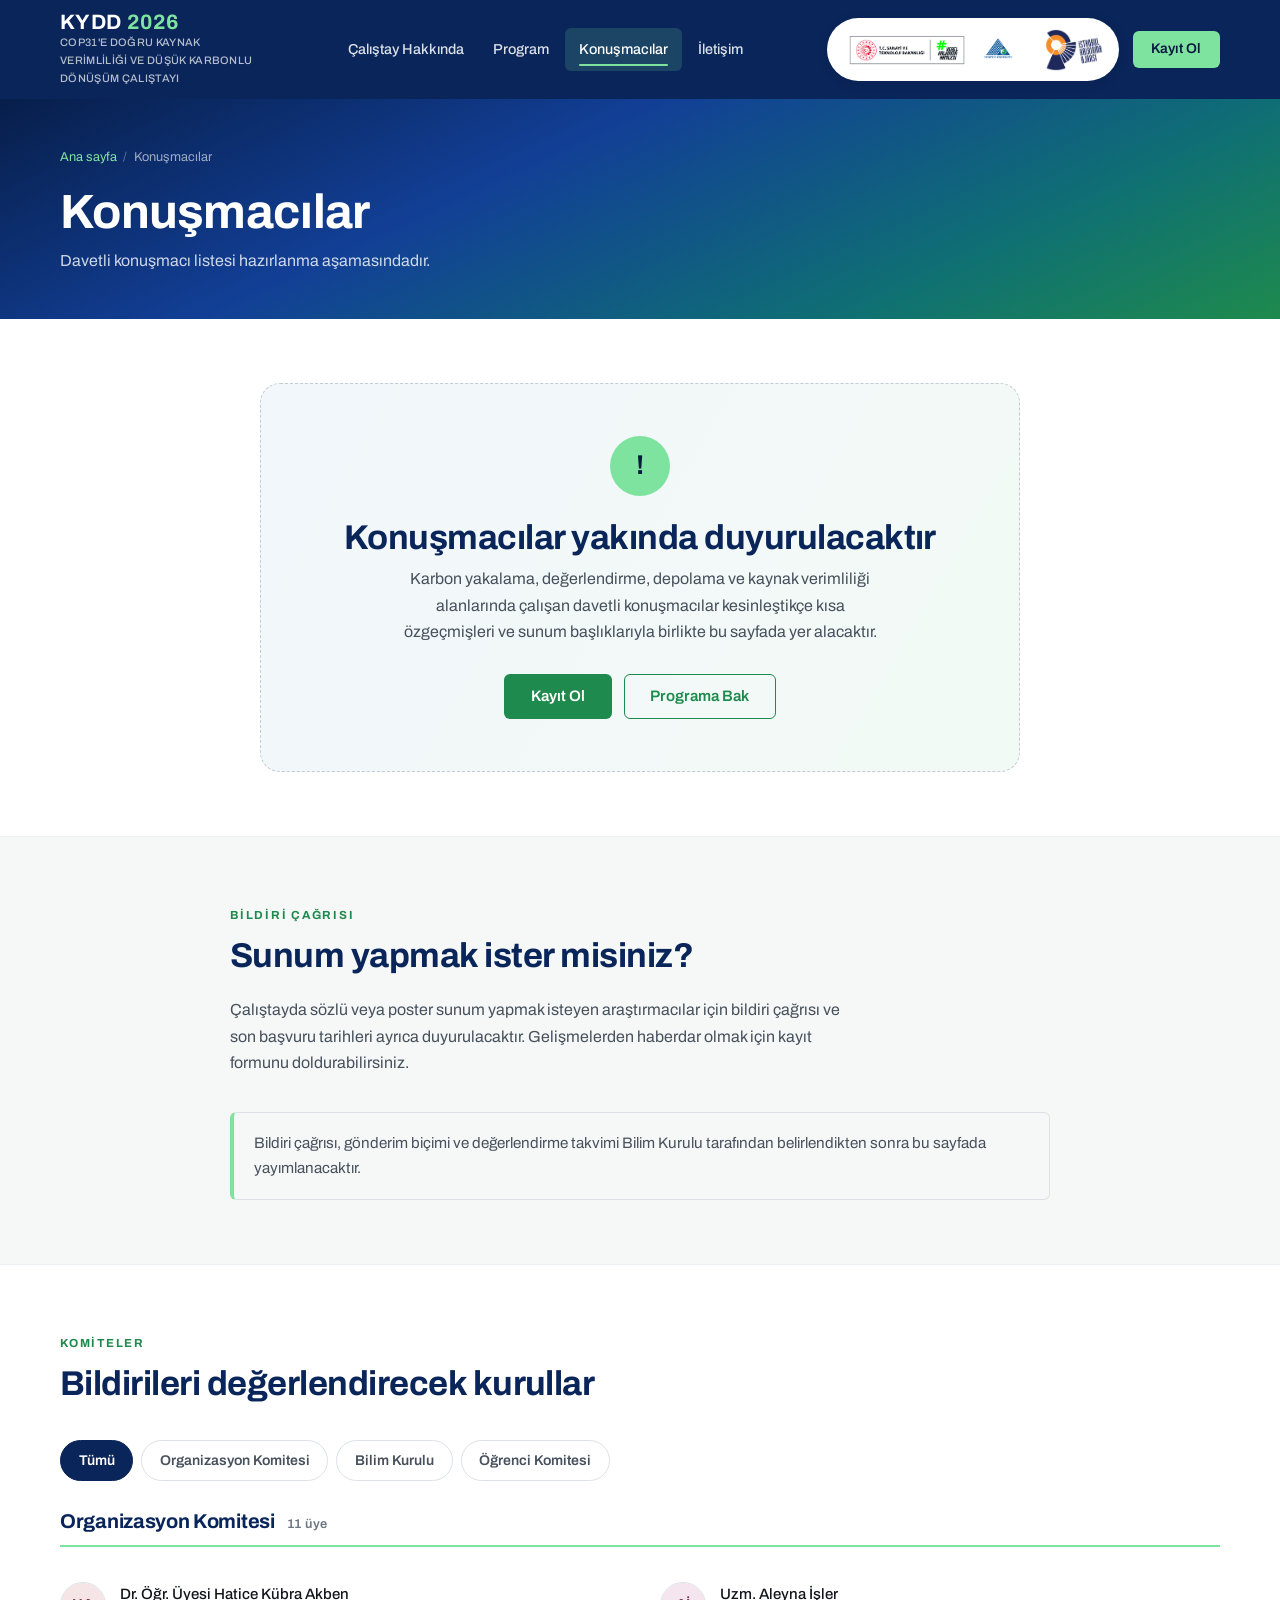
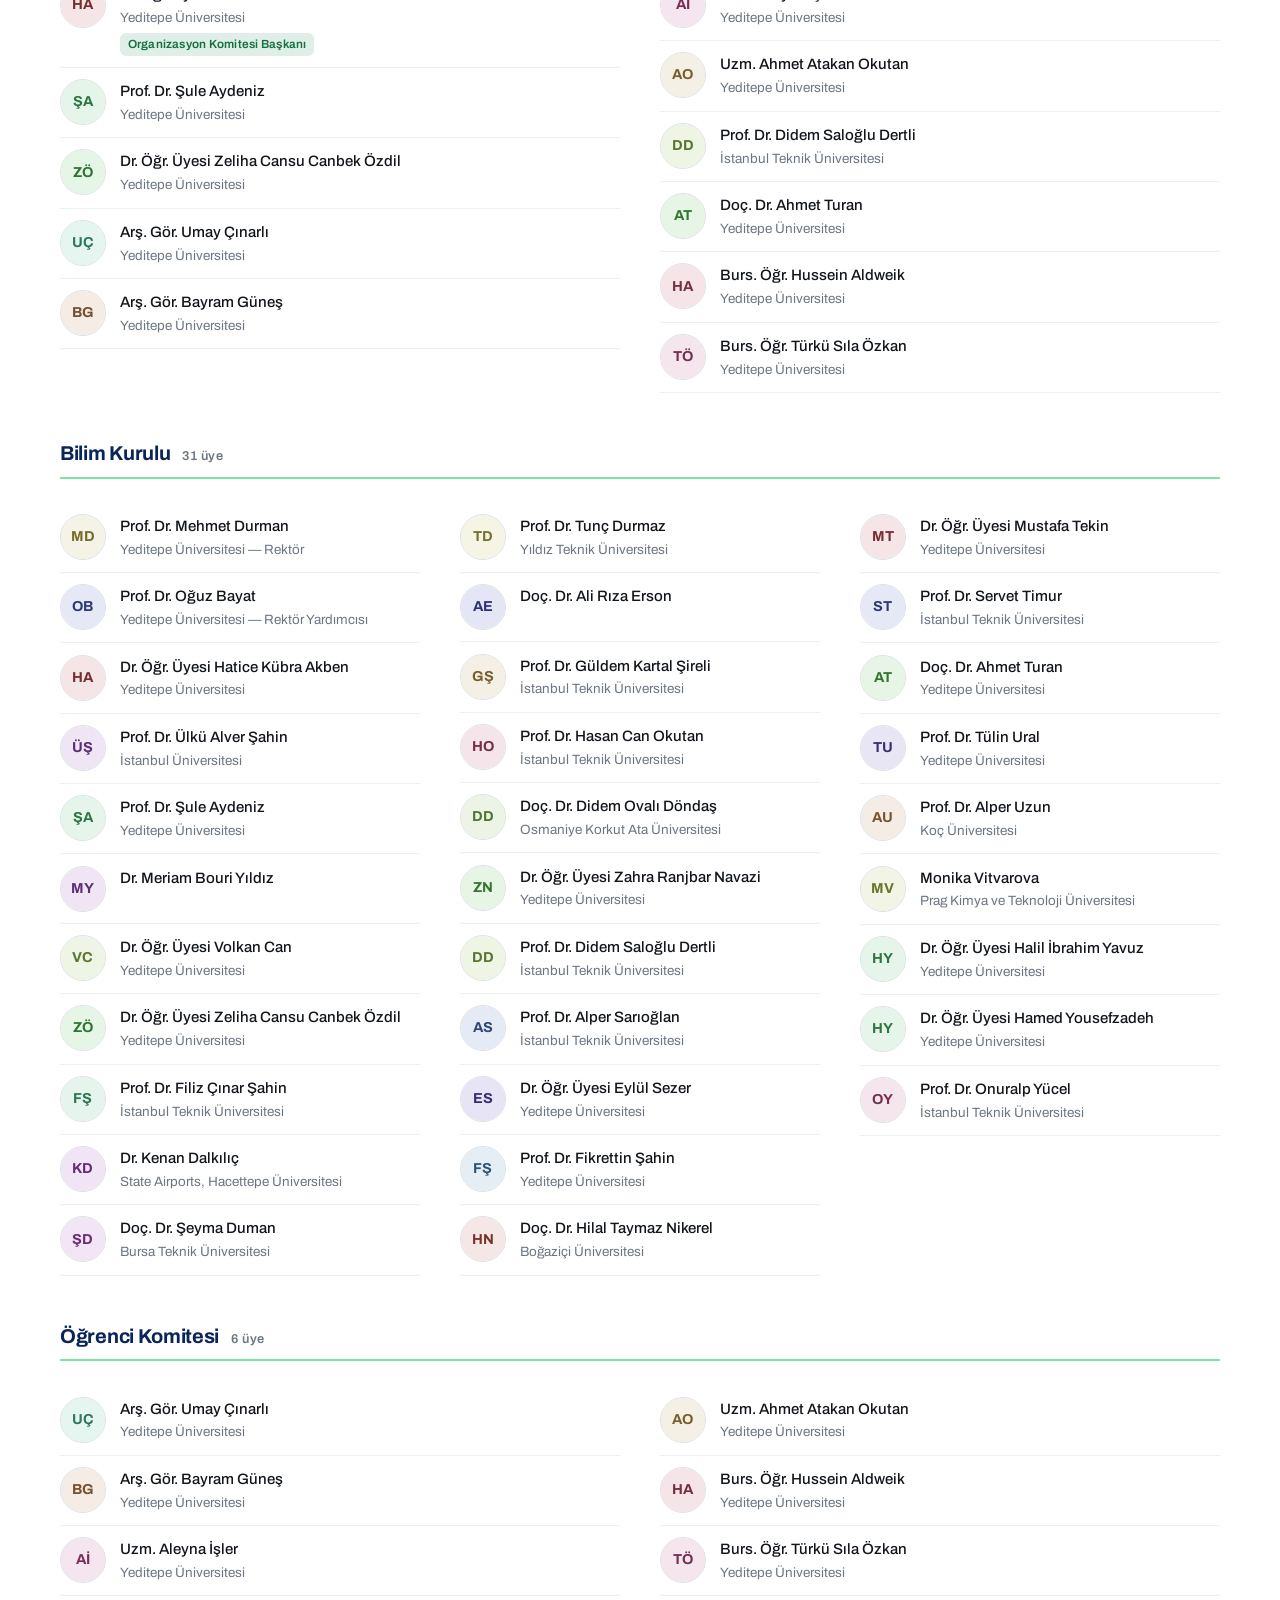
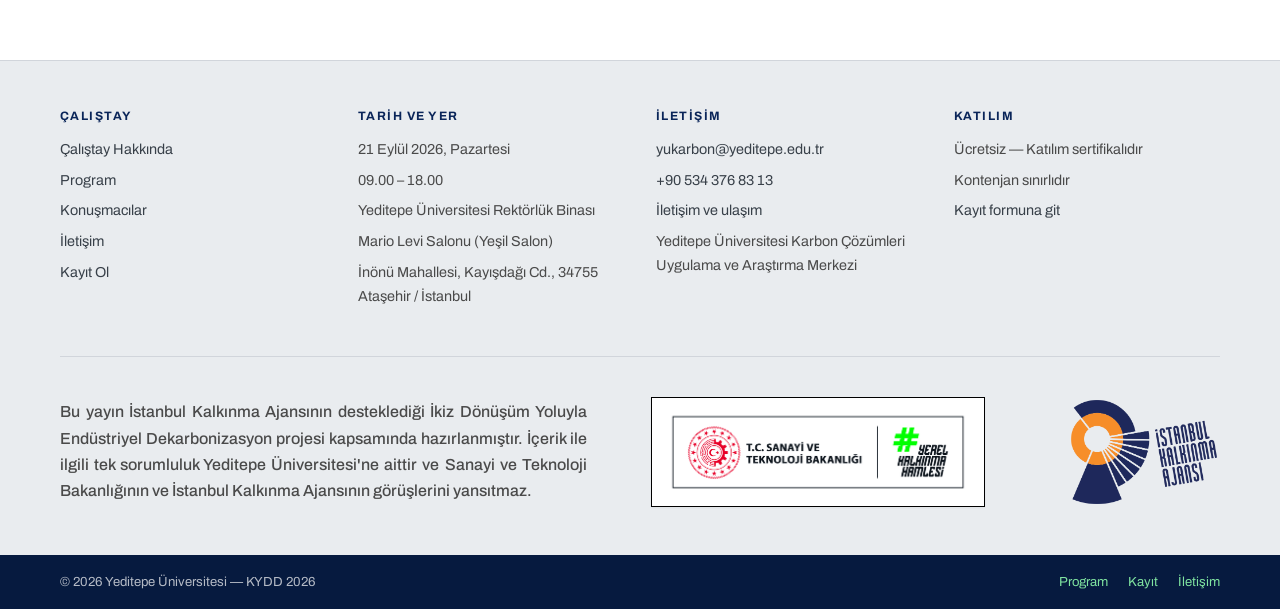
==== commit 056596f7: "Komite siralama notu ve program taslak aciklamasi kaldirildi" ====
--- a/konusmacilar.html
+++ b/konusmacilar.html
@@ -74,7 +74,6 @@
       <div class="section__head">
         <span class="section-label">Komiteler</span>
         <h2>Bildirileri değerlendirecek kurullar</h2>
-        <p>İsimler soyadına göre Türk alfabesi sırasına dizilmiştir.</p>
       </div>
       <div data-kydd="committees"></div>
     </div>
--- a/assets/css/style.css
+++ b/assets/css/style.css
@@ -1062,6 +1062,33 @@
   padding: 1.1rem 1.25rem;
   color: var(--ink-soft);
   font-size: 0.95rem;
+}
+
+/* Hoş geldiniz metnindeki akademik katılım çağrısı */
+.notice--academic {
+  margin-top: 2rem;
+  max-width: 72ch;
+  padding: 1.5rem 1.6rem;
+  border-left-width: 4px;
+  border-left-color: var(--green);
+}
+
+.notice--academic h3 {
+  font-size: 1.05rem;
+  margin-bottom: 0.6rem;
+}
+
+.notice--academic p {
+  margin-bottom: 0.8rem;
+}
+
+.notice--academic p:last-child {
+  margin-bottom: 0;
+}
+
+.notice--academic a {
+  font-weight: 600;
+  word-break: break-word;
 }
 
 /* Yer tutucu (konuşmacılar vb.) */
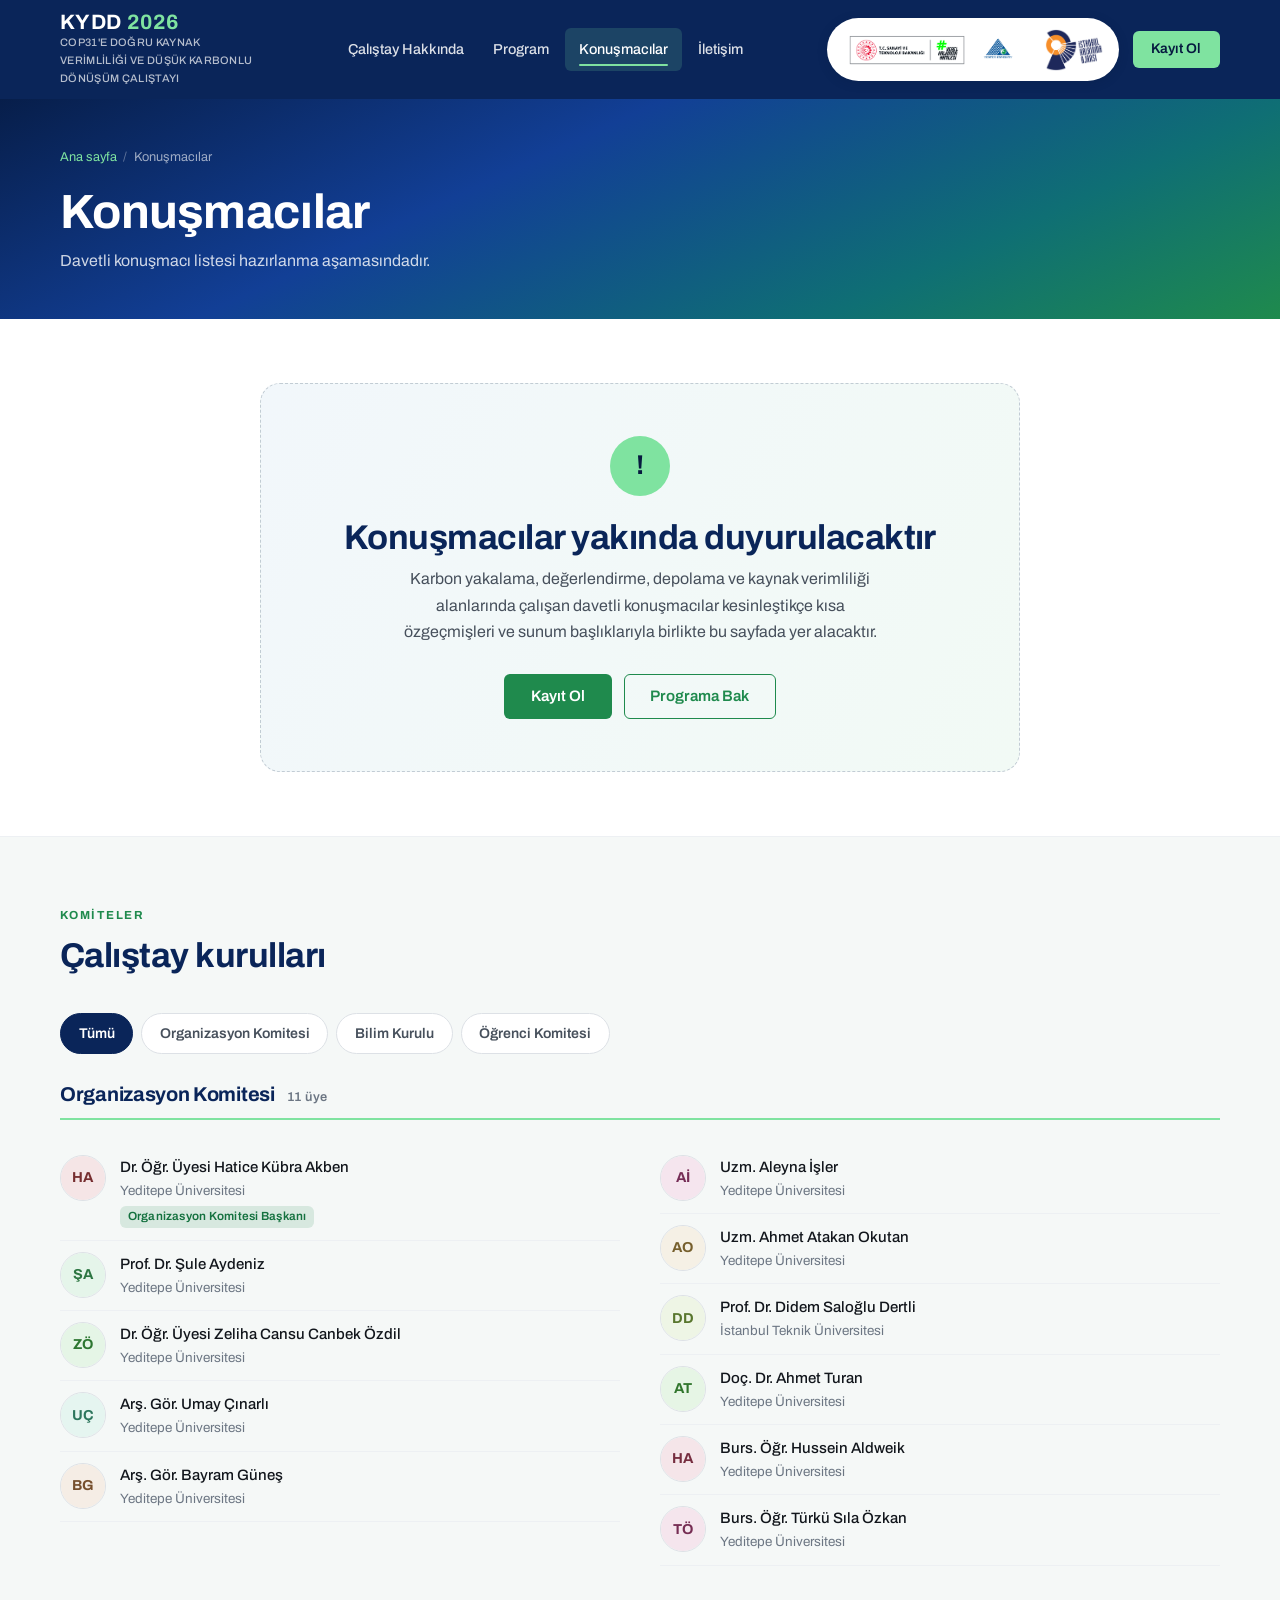
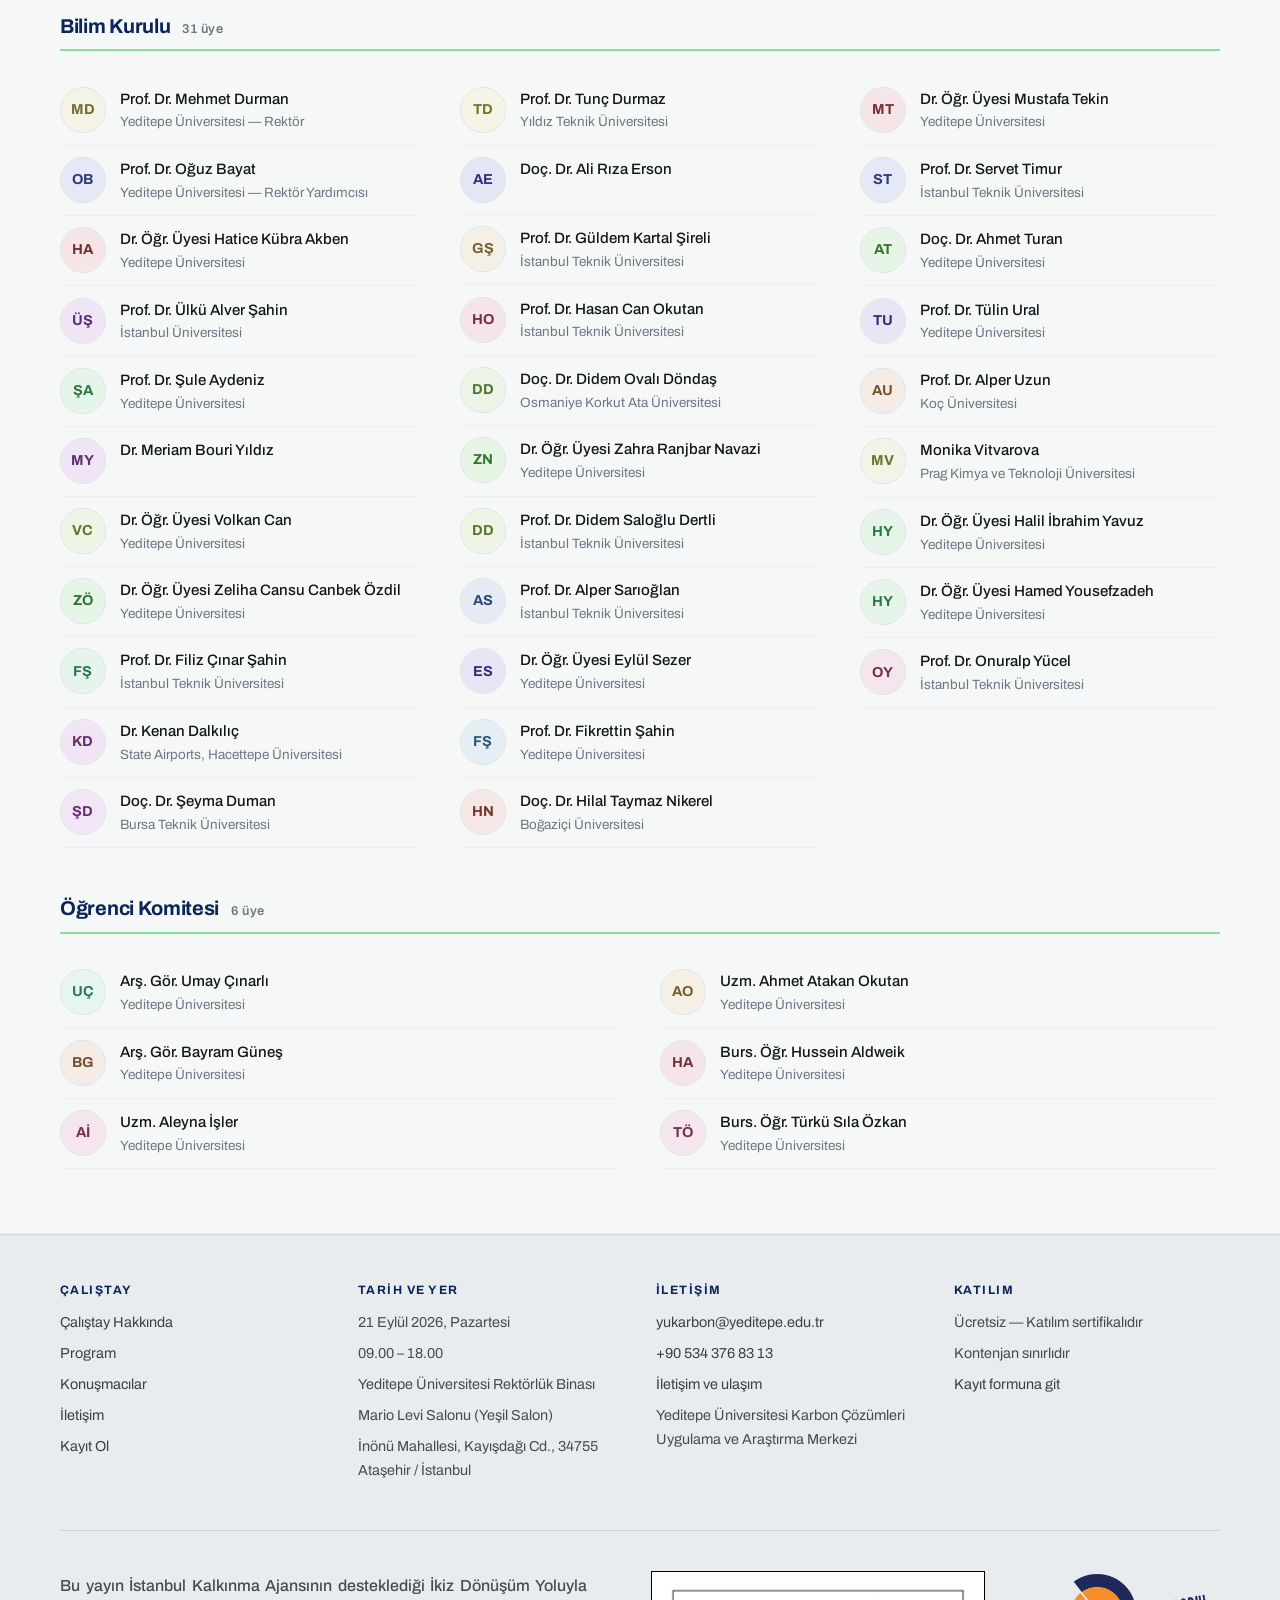
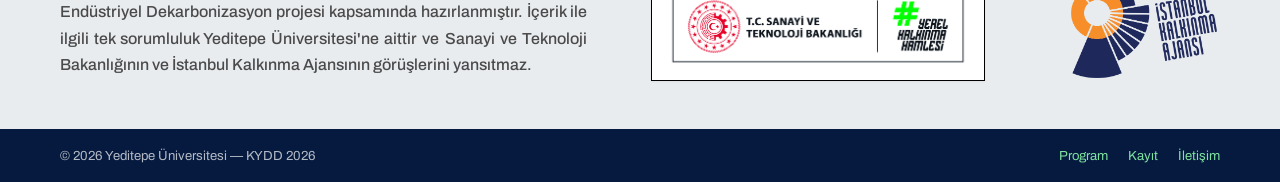
==== commit edc6165e: "Bildiri cagrisi kaldirildi" ====
--- a/konusmacilar.html
+++ b/konusmacilar.html
@@ -4,7 +4,7 @@
 <meta charset="utf-8">
 <meta name="viewport" content="width=device-width, initial-scale=1">
 <title>Konuşmacılar | KYDD 2026</title>
-<meta name="description" content="KYDD 2026 davetli konuşmacı listesi ve bildiri çağrısı hazırlanma aşamasındadır.">
+<meta name="description" content="KYDD 2026 davetli konuşmacıları ve çalıştay kurulları.">
 <link rel="preconnect" href="https://fonts.googleapis.com">
 <link rel="preconnect" href="https://fonts.gstatic.com" crossorigin>
 <link href="https://fonts.googleapis.com/css2?family=Archivo:wght@400;500;600;700;800&display=swap" rel="stylesheet">
@@ -50,30 +50,12 @@
     </div>
   </section>
 
+  <!-- Bilim Kurulu ve diğer komiteler: layout.js üretir -->
   <section class="section section--soft">
-    <div class="container container--narrow">
-      <div class="section__head">
-        <span class="section-label">Bildiri Çağrısı</span>
-        <h2>Sunum yapmak ister misiniz?</h2>
-        <p>
-          Çalıştayda sözlü veya poster sunum yapmak isteyen araştırmacılar için
-          bildiri çağrısı ve son başvuru tarihleri ayrıca duyurulacaktır.
-          Gelişmelerden haberdar olmak için kayıt formunu doldurabilirsiniz.
-        </p>
-      </div>
-      <div class="notice">
-        Bildiri çağrısı, gönderim biçimi ve değerlendirme takvimi Bilim Kurulu
-        tarafından belirlendikten sonra bu sayfada yayımlanacaktır.
-      </div>
-    </div>
-  </section>
-
-  <!-- Bilim Kurulu ve diğer komiteler: layout.js üretir -->
-  <section class="section">
     <div class="container">
       <div class="section__head">
         <span class="section-label">Komiteler</span>
-        <h2>Bildirileri değerlendirecek kurullar</h2>
+        <h2>Çalıştay kurulları</h2>
       </div>
       <div data-kydd="committees"></div>
     </div>
